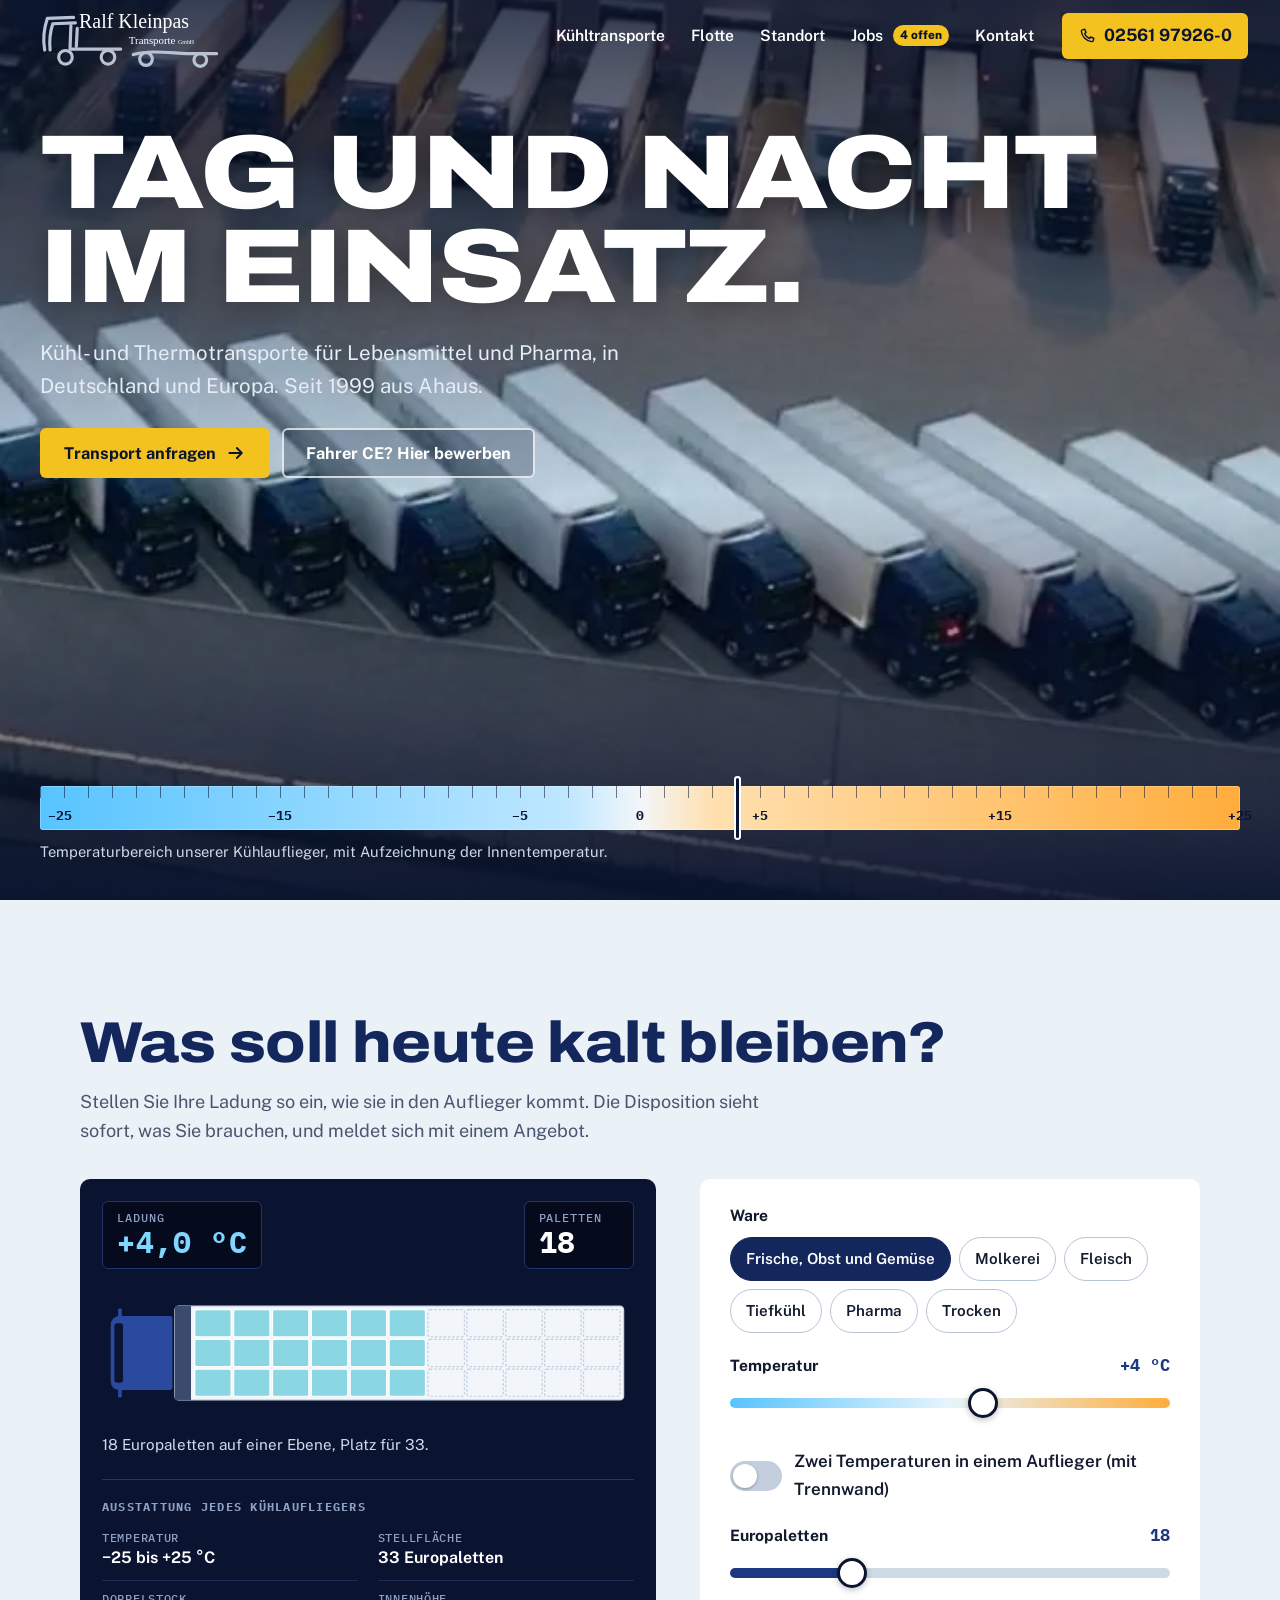
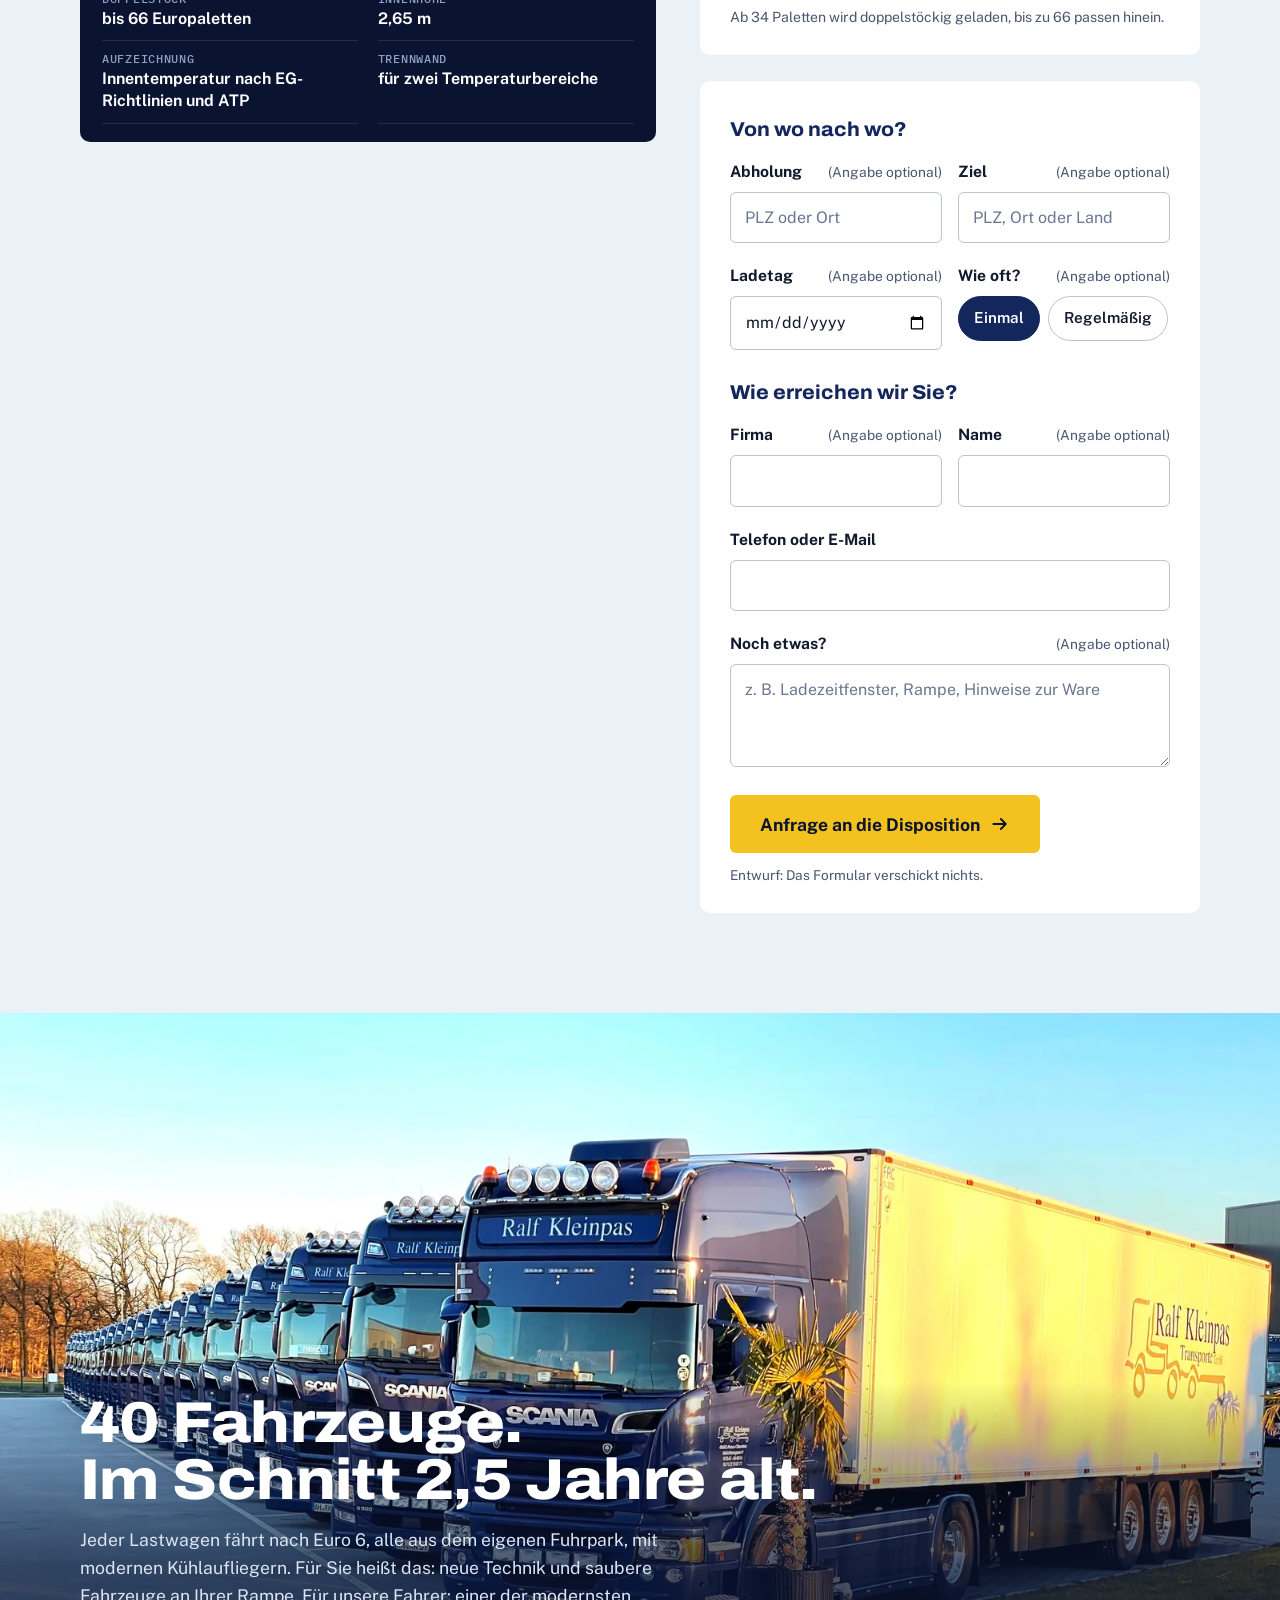
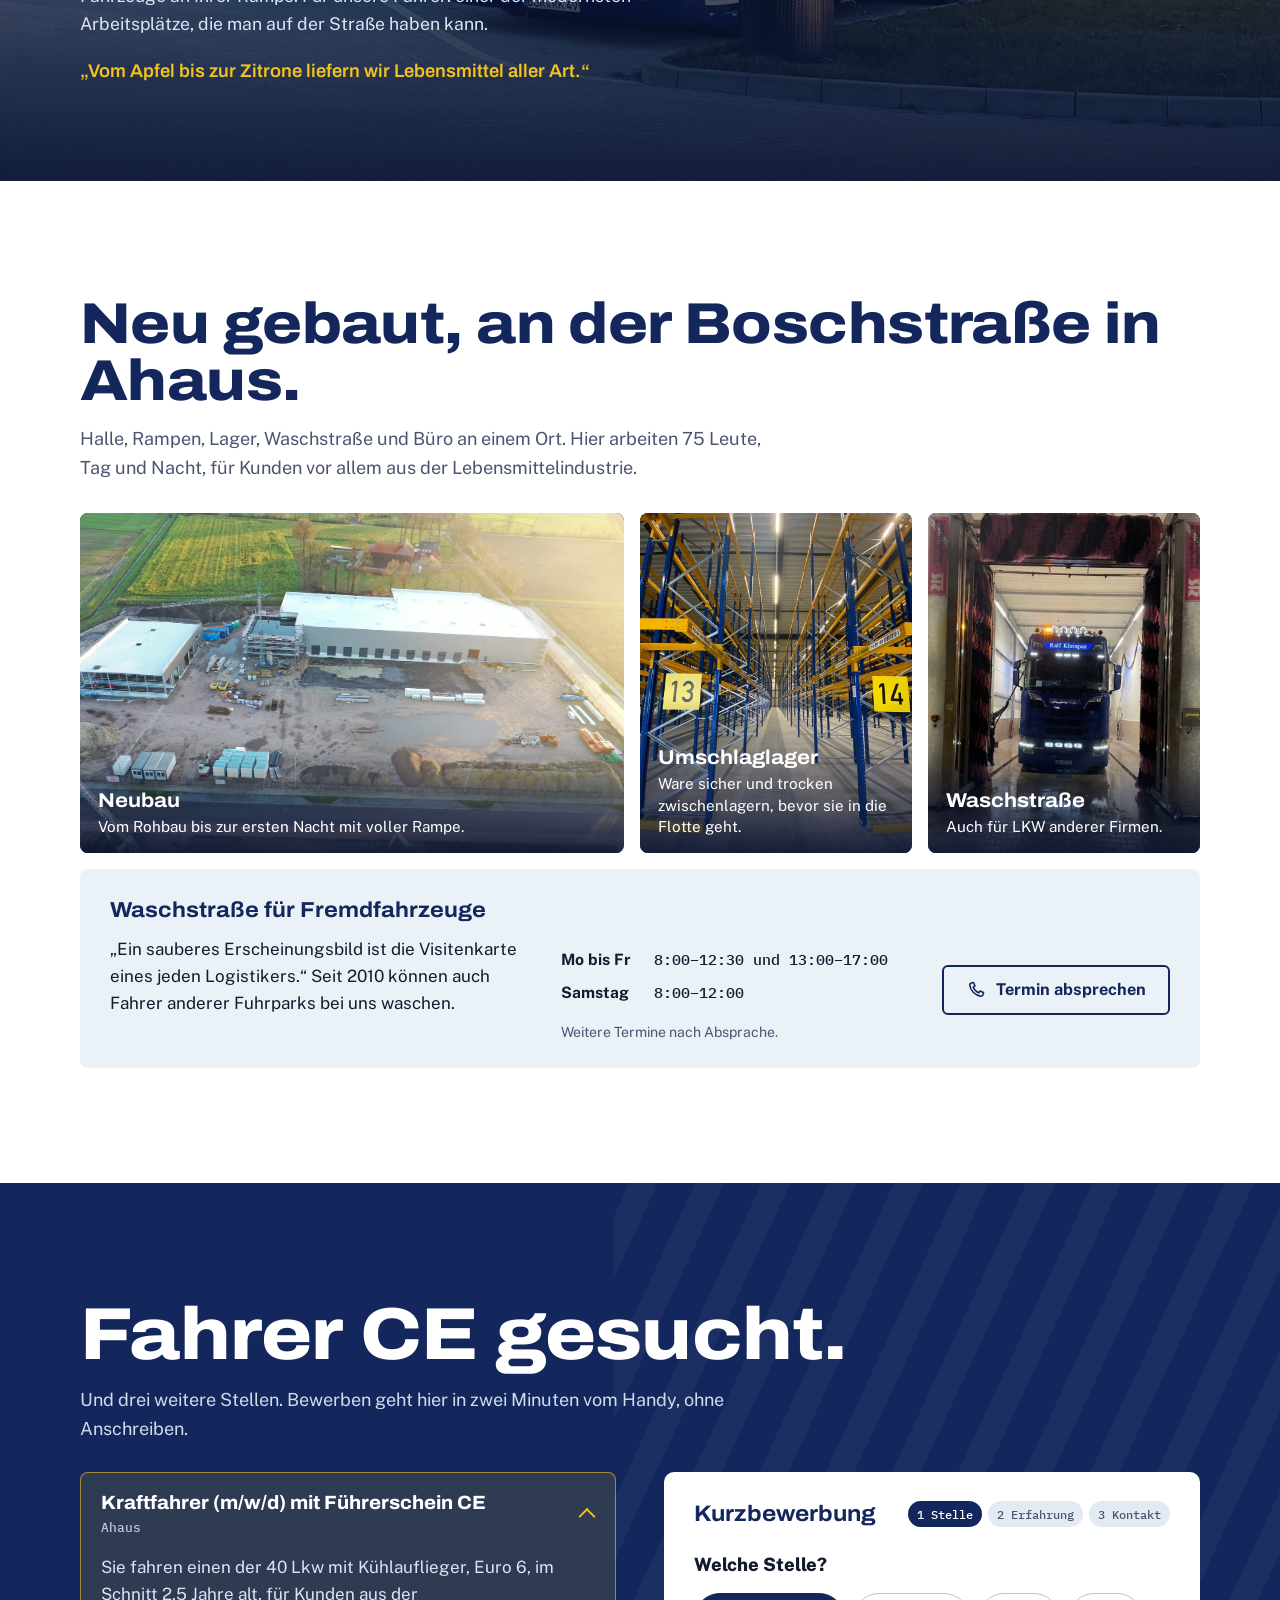
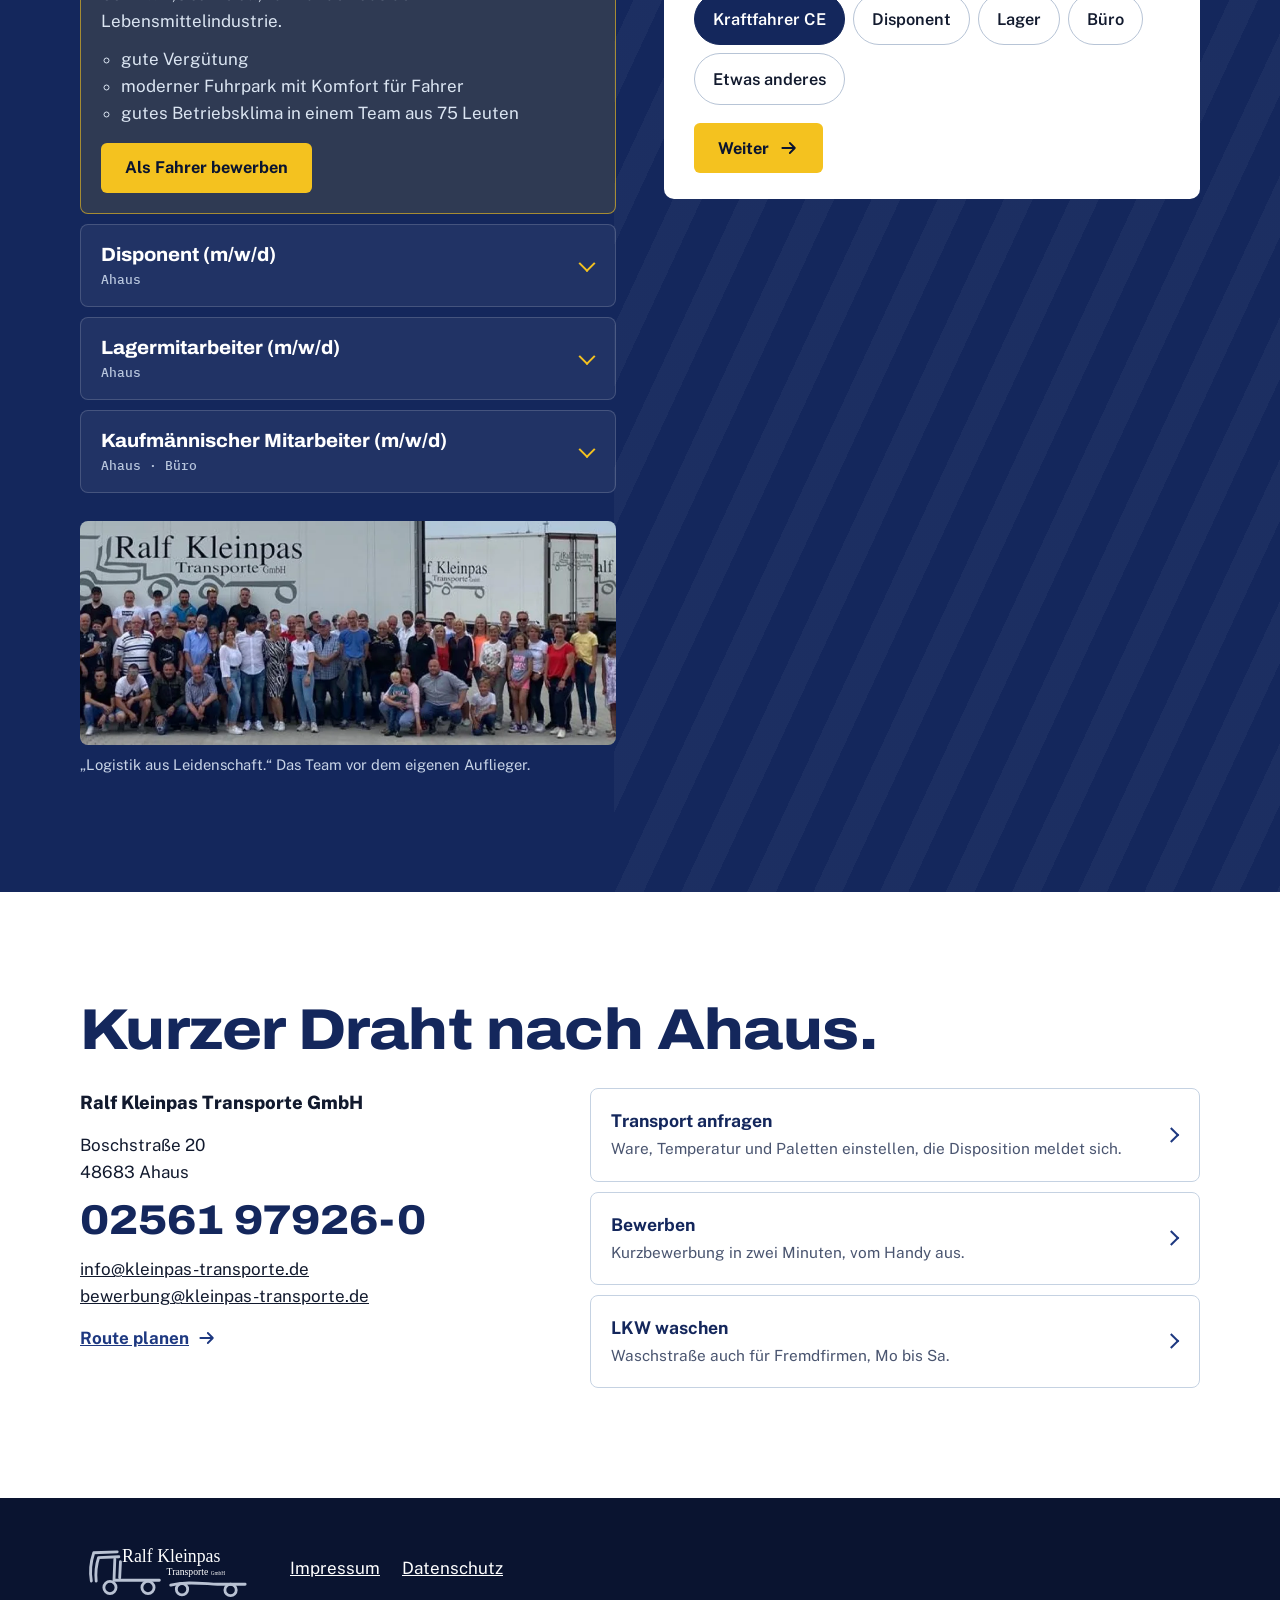
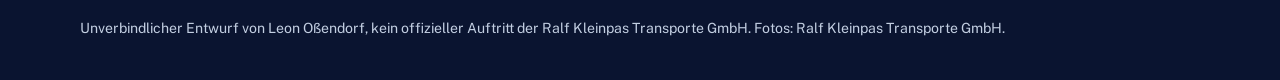
==== index.html @ 0c2d7edd "Entwurf Kleinpas Transporte: Startseite mit Auflieger-Planer und Kurzbewerbung" ====
<!doctype html>
<html lang="de-DE">
<head>
<meta charset="utf-8">
<meta name="viewport" content="width=device-width, initial-scale=1">
<meta name="robots" content="noindex,nofollow">
<title>Ralf Kleinpas Transporte GmbH, Ahaus · Kühl- und Thermotransporte (Entwurf)</title>
<meta name="description" content="Kühl- und Thermotransporte für Lebensmittel und Pharma, national und international. Seit 1999 aus Ahaus. Unverbindlicher Entwurf.">
<link rel="icon" href="img/favicon.svg" type="image/svg+xml">
<link rel="preload" href="fonts/archivo-var.woff2" as="font" type="font/woff2" crossorigin>
<link rel="preload" href="img/standort-abend.webp" as="image" media="(min-width: 760px)">
<link rel="stylesheet" href="css/site.css?v=2">
</head>
<body>
<a class="springen" href="#inhalt">Zum Inhalt springen</a>

<svg width="0" height="0" style="position:absolute" aria-hidden="true">
  <symbol id="marke" viewBox="0 0 420 150">
    <g fill="none" stroke="currentColor" stroke-width="7" stroke-linecap="round" stroke-linejoin="round" class="marke-zug">
      <path d="M28 106 C24 84 26 60 34 36 L92 34"/>
      <path d="M40 106 C38 86 40 66 46 48 L96 46"/>
      <path d="M86 52 L84 104 L196 104"/>
      <path d="M100 58 L98 98"/>
      <path d="M224 116 C260 106 300 112 340 114 L408 114"/>
      <circle cx="74" cy="122" r="15"/><circle cx="168" cy="122" r="15"/><circle cx="252" cy="126" r="14"/><circle cx="372" cy="128" r="14"/>
    </g>
    <text x="104" y="58" class="marke-name">Ralf Kleinpas</text>
    <text x="214" y="92" class="marke-zusatz">Transporte <tspan class="marke-gmbh">GmbH</tspan></text>
  </symbol>
  <symbol id="pfeil" viewBox="0 0 24 24"><path d="M4 12h15m-6-6 6 6-6 6" fill="none" stroke="currentColor" stroke-width="2.2" stroke-linecap="round" stroke-linejoin="round"/></symbol>
  <symbol id="tel" viewBox="0 0 24 24"><path d="M6.6 3.5 9 3l1.7 4.3-2 1.4a12 12 0 0 0 6.6 6.6l1.4-2L21 15l-.5 2.4A2.4 2.4 0 0 1 18 19.5 15.5 15.5 0 0 1 4.5 6 2.4 2.4 0 0 1 6.6 3.5Z" fill="none" stroke="currentColor" stroke-width="1.9" stroke-linejoin="round"/></symbol>
</svg>

<header class="kopf" id="kopf">
  <div class="kopf__innen">
    <a class="kopf__marke" href="./" aria-label="Ralf Kleinpas Transporte GmbH, zur Startseite">
      <svg class="marke" role="img" aria-hidden="true"><use href="#marke"/></svg>
    </a>
    <nav class="kopf__nav" aria-label="Hauptmenü">
      <a href="#kuehlkette">Kühltransporte</a>
      <a href="#flotte">Flotte</a>
      <a href="#standort">Standort</a>
      <a href="#jobs" class="kopf__jobs">Jobs <span class="zahl">4 offen</span></a>
      <a href="#kontakt">Kontakt</a>
    </nav>
    <a class="kopf__tel" href="tel:+492561979260"><svg aria-hidden="true"><use href="#tel"/></svg><span>02561 97926-0</span></a>
    <button class="kopf__menue" type="button" aria-expanded="false" aria-controls="handymenue">Menü</button>
  </div>
  <nav class="handymenue" id="handymenue" aria-label="Menü" hidden>
    <a href="#kuehlkette">Kühltransporte</a>
    <a href="#flotte">Flotte</a>
    <a href="#standort">Standort Ahaus</a>
    <a href="#jobs">Jobs <span class="zahl">4 offen</span></a>
    <a href="#kontakt">Kontakt</a>
    <a href="tel:+492561979260" class="handymenue__tel">02561 97926-0 anrufen</a>
  </nav>
</header>

<main id="inhalt">

<section class="held" aria-labelledby="held-titel">
  <picture class="held__bild">
    <source media="(max-width: 759px)" srcset="img/standort-abend-hoch.webp" type="image/webp">
    <source srcset="img/standort-abend.webp" type="image/webp">
    <img src="img/standort-abend.jpg" width="1632" height="1088" alt="Der Betriebshof an der Boschstraße in Ahaus in der Abenddämmerung: Halle mit beleuchteten Laderampen, davor über vierzig Sattelzüge mit weißen Kühlaufliegern in Reihe.">
  </picture>
  <div class="held__text">
    <h1 id="held-titel" class="held__titel">Tag und Nacht<br>im Einsatz.</h1>
    <p class="held__satz">Kühl- und Thermotransporte für Lebensmittel und Pharma, in Deutschland und Europa. Seit 1999 aus Ahaus.</p>
    <div class="held__wege">
      <a class="knopf knopf--gelb" href="#kuehlkette">Transport anfragen <svg aria-hidden="true"><use href="#pfeil"/></svg></a>
      <a class="knopf knopf--hell" href="#jobs">Fahrer CE? Hier bewerben</a>
    </div>
  </div>
  <div class="skala" aria-label="Temperaturbereich unserer Kühlauflieger: minus 25 bis plus 25 Grad Celsius">
    <div class="skala__band" aria-hidden="true">
      <span style="--p:0%">−25</span><span style="--p:20%">−15</span><span style="--p:40%">−5</span><span style="--p:50%">0</span><span style="--p:60%">+5</span><span style="--p:80%">+15</span><span style="--p:100%">+25</span>
      <i class="skala__marke"></i>
    </div>
    <p class="skala__text">Temperaturbereich unserer Kühlauflieger, mit Aufzeichnung der Innentemperatur.</p>
  </div>
</section>

<section class="kette" id="kuehlkette" aria-labelledby="kette-titel">
  <div class="innen kette__kopf">
    <h2 id="kette-titel" class="titel">Was soll heute kalt bleiben?</h2>
    <p class="vorspann">Stellen Sie Ihre Ladung so ein, wie sie in den Auflieger kommt. Die Disposition sieht sofort, was Sie brauchen, und meldet sich mit einem Angebot.</p>
  </div>

  <form class="planer innen" id="planer" novalidate>
    <div class="planer__buehne">
      <div class="anzeige" aria-hidden="true">
        <div class="anzeige__feld"><span class="anzeige__name" id="zone1-name">Ladung</span><output class="anzeige__wert" id="anz1">+4,0 °C</output></div>
        <div class="anzeige__feld anzeige__feld--zwei" id="anz2-feld" hidden><span class="anzeige__name">Zone hinten</span><output class="anzeige__wert" id="anz2">−18,0 °C</output></div>
        <div class="anzeige__feld anzeige__feld--klein"><span class="anzeige__name">Paletten</span><output class="anzeige__wert" id="anzp">18</output></div>
      </div>
      <svg class="auflieger" id="auflieger" viewBox="0 0 860 220" role="img" aria-labelledby="auflieger-text">
        <title id="auflieger-text">Draufsicht auf einen Kühlauflieger mit 33 Palettenplätzen</title>
        <g class="auflieger__zug"><rect x="44" y="50" width="70" height="120" rx="4"/><path d="M14 66 Q14 50 30 50 H60 V170 H30 Q14 170 14 154 Z"/><rect x="20" y="62" width="14" height="96" rx="4" class="auflieger__scheibe"/><rect x="26" y="38" width="6" height="14" rx="2"/><rect x="26" y="168" width="6" height="14" rx="2"/></g>
        <rect x="118" y="34" width="726" height="152" rx="6" class="auflieger__kasten"/>
        <rect x="118" y="34" width="26" height="152" class="auflieger__aggregat"/>
        <g id="paletten"></g>
        <line id="trennwand" x1="0" y1="30" x2="0" y2="190" class="auflieger__wand" hidden/>
      </svg>
      <p class="planer__hinweis" id="planer-hinweis">18 Europaletten auf einer Ebene, Platz für 33.</p>
  <div class="typenschild" aria-labelledby="schild-titel">
        <h3 id="schild-titel" class="typenschild__titel">Ausstattung jedes Kühlaufliegers</h3>
        <dl class="typenschild__liste">
          <div><dt>Temperatur</dt><dd>−25 bis +25 °C</dd></div>
          <div><dt>Stellfläche</dt><dd>33 Europaletten</dd></div>
          <div><dt>Doppelstock</dt><dd>bis 66 Europaletten</dd></div>
          <div><dt>Innenhöhe</dt><dd>2,65 m</dd></div>
          <div><dt>Aufzeichnung</dt><dd>Innentemperatur nach EG-Richtlinien und ATP</dd></div>
          <div><dt>Trennwand</dt><dd>für zwei Temperaturbereiche</dd></div>
        </dl>
      </div>
    </div>

    <div class="planer__regler">
      <fieldset class="feld">
        <legend>Ware</legend>
        <div class="chips" data-gruppe="ware">
          <label><input type="radio" name="ware" value="Frische, Obst und Gemüse" data-temp="4" checked><span>Frische, Obst und Gemüse</span></label>
          <label><input type="radio" name="ware" value="Molkereiprodukte" data-temp="6"><span>Molkerei</span></label>
          <label><input type="radio" name="ware" value="Fleisch und Wurst" data-temp="2"><span>Fleisch</span></label>
          <label><input type="radio" name="ware" value="Tiefkühlware" data-temp="-20"><span>Tiefkühl</span></label>
          <label><input type="radio" name="ware" value="Pharma" data-temp="20"><span>Pharma</span></label>
          <label><input type="radio" name="ware" value="Trockenware" data-temp="18"><span>Trocken</span></label>
        </div>
      </fieldset>

      <div class="feld">
        <label for="temp1" class="feld__name">Temperatur <output for="temp1" id="temp1-wert">+4 °C</output></label>
        <input type="range" id="temp1" name="temperatur" min="-25" max="25" step="1" value="4" class="regler regler--temp">
      </div>

      <label class="schalter">
        <input type="checkbox" id="trennwand-an" name="trennwand">
        <span class="schalter__knopf" aria-hidden="true"></span>
        <span>Zwei Temperaturen in einem Auflieger (mit Trennwand)</span>
      </label>
      <div class="feld" id="temp2-feld" hidden>
        <label for="temp2" class="feld__name">Zone hinten <output for="temp2" id="temp2-wert">−18 °C</output></label>
        <input type="range" id="temp2" name="temperatur_hinten" min="-25" max="25" step="1" value="-18" class="regler regler--temp">
      </div>

      <div class="feld">
        <label for="paletten-zahl" class="feld__name">Europaletten <output for="paletten-zahl" id="paletten-wert">18</output></label>
        <input type="range" id="paletten-zahl" name="paletten" min="1" max="66" step="1" value="18" class="regler">
        <p class="feld__klein">Ab 34 Paletten wird doppelstöckig geladen, bis zu 66 passen hinein.</p>
      </div>
    </div>

    <div class="planer__fahrt">
      <h3 class="untertitel">Von wo nach wo?</h3>
      <div class="raster2">
        <div class="feld"><label for="von" class="feld__name">Abholung <span class="opt">(Angabe optional)</span></label><input id="von" name="von" type="text" autocomplete="off" placeholder="PLZ oder Ort"></div>
        <div class="feld"><label for="nach" class="feld__name">Ziel <span class="opt">(Angabe optional)</span></label><input id="nach" name="nach" type="text" autocomplete="off" placeholder="PLZ, Ort oder Land"></div>
        <div class="feld"><label for="ladetag" class="feld__name">Ladetag <span class="opt">(Angabe optional)</span></label><input id="ladetag" name="ladetag" type="date"></div>
        <fieldset class="feld">
          <legend class="feld__name">Wie oft? <span class="opt">(Angabe optional)</span></legend>
          <div class="chips chips--klein">
            <label><input type="radio" name="haeufigkeit" value="einmalig" checked><span>Einmal</span></label>
            <label><input type="radio" name="haeufigkeit" value="regelmäßig"><span>Regelmäßig</span></label>
          </div>
        </fieldset>
      </div>
      <h3 class="untertitel">Wie erreichen wir Sie?</h3>
      <div class="raster2">
        <div class="feld"><label for="firma" class="feld__name">Firma <span class="opt">(Angabe optional)</span></label><input id="firma" name="firma" type="text" autocomplete="organization"></div>
        <div class="feld"><label for="a-name" class="feld__name">Name <span class="opt">(Angabe optional)</span></label><input id="a-name" name="name" type="text" autocomplete="name"></div>
        <div class="feld feld--breit"><label for="a-kontakt" class="feld__name">Telefon oder E-Mail</label><input id="a-kontakt" name="kontakt" type="text" autocomplete="email" required aria-describedby="a-kontakt-fehler"><p class="fehler" id="a-kontakt-fehler" hidden>Bitte eine Telefonnummer oder E-Mail-Adresse angeben, damit die Disposition antworten kann.</p></div>
        <div class="feld feld--breit"><label for="a-text" class="feld__name">Noch etwas? <span class="opt">(Angabe optional)</span></label><textarea id="a-text" name="nachricht" rows="3" placeholder="z. B. Ladezeitfenster, Rampe, Hinweise zur Ware"></textarea></div>
      </div>
      <button class="knopf knopf--gelb knopf--gross" type="submit">Anfrage an die Disposition <svg aria-hidden="true"><use href="#pfeil"/></svg></button>
      <p class="demo-hinweis">Entwurf: Das Formular verschickt nichts.</p>
    </div>

    <div class="bestaetigung" id="planer-ok" tabindex="-1" hidden>
      <p class="bestaetigung__kopf">Anfrage ist bei der Disposition.</p>
      <p id="planer-zusammenfassung"></p>
      <p class="bestaetigung__klein">So würde es auf der fertigen Seite laufen: Die Anfrage landet mit allen Angaben als E-Mail bei der Disposition in Ahaus, und Sie bekommen eine kurze Eingangsbestätigung. Im Entwurf wird nichts verschickt.</p>
      <button type="button" class="knopf knopf--rahmen" id="planer-neu">Weitere Anfrage</button>
    </div>
  </form>

</section>

<section class="flotte" id="flotte" aria-labelledby="flotte-titel">
  <picture class="flotte__bild">
    <source srcset="img/flotte.webp" type="image/webp">
    <img src="img/flotte.jpg" width="1600" height="961" loading="lazy" alt="Lange Reihe dunkelblauer Scania-Sattelzüge mit der Aufschrift Ralf Kleinpas auf dem Betriebshof.">
  </picture>
  <div class="flotte__text innen">
    <h2 id="flotte-titel" class="titel titel--hell">40 Fahrzeuge.<br>Im Schnitt 2,5 Jahre alt.</h2>
    <p>Jeder Lastwagen fährt nach Euro 6, alle aus dem eigenen Fuhrpark, mit modernen Kühlaufliegern. Für Sie heißt das: neue Technik und saubere Fahrzeuge an Ihrer Rampe. Für unsere Fahrer: einer der modernsten Arbeitsplätze, die man auf der Straße haben kann.</p>
    <p class="flotte__zitat">„Vom Apfel bis zur Zitrone liefern wir Lebensmittel aller Art.“</p>
  </div>
</section>

<section class="standort innen" id="standort" aria-labelledby="standort-titel">
  <div class="standort__kopf">
    <h2 id="standort-titel" class="titel">Neu gebaut, an der Boschstraße in Ahaus.</h2>
    <p class="vorspann">Halle, Rampen, Lager, Waschstraße und Büro an einem Ort. Hier arbeiten 75 Leute, Tag und Nacht, für Kunden vor allem aus der Lebensmittelindustrie.</p>
  </div>
  <div class="standort__raster">
    <figure class="kachel kachel--gross">
      <picture><source srcset="img/neubau-bau.webp" type="image/webp"><img src="img/neubau-bau.jpg" width="1400" height="933" loading="lazy" alt="Luftaufnahme der Baustelle: die neue Halle im Rohbau, daneben das Bürogebäude, rundherum Felder."></picture>
      <figcaption><strong>Neubau</strong> Vom Rohbau bis zur ersten Nacht mit voller Rampe.</figcaption>
    </figure>
    <figure class="kachel">
      <picture><source srcset="img/lager-regal.webp" type="image/webp"><img src="img/lager-regal.jpg" width="900" height="1200" loading="lazy" alt="Lange Gasse zwischen neuen blau-gelben Palettenregalen in der Halle."></picture>
      <figcaption><strong>Umschlaglager</strong> Ware sicher und trocken zwischenlagern, bevor sie in die Flotte geht.</figcaption>
    </figure>
    <figure class="kachel">
      <picture><source srcset="img/waschstrasse.webp" type="image/webp"><img src="img/waschstrasse.jpg" width="834" height="942" loading="lazy" alt="Ein dunkelblauer Scania mit Kleinpas-Schriftzug fährt in die LKW-Waschstraße."></picture>
      <figcaption><strong>Waschstraße</strong> Auch für LKW anderer Firmen.</figcaption>
    </figure>
  </div>

  <aside class="wasch" aria-labelledby="wasch-titel">
    <h3 id="wasch-titel">Waschstraße für Fremdfahrzeuge</h3>
    <p>„Ein sauberes Erscheinungsbild ist die Visitenkarte eines jeden Logistikers.“ Seit 2010 können auch Fahrer anderer Fuhrparks bei uns waschen.</p>
    <table class="zeiten">
      <caption class="nur-vorlesen">Öffnungszeiten der Waschstraße</caption>
      <tr><th scope="row">Mo bis Fr</th><td>8:00–12:30 und 13:00–17:00</td></tr>
      <tr><th scope="row">Samstag</th><td>8:00–12:00</td></tr>
    </table>
    <p class="feld__klein">Weitere Termine nach Absprache.</p>
    <a class="knopf knopf--rahmen" href="tel:+492561979260"><svg aria-hidden="true"><use href="#tel"/></svg> Termin absprechen</a>
  </aside>
</section>

<section class="jobs" id="jobs" aria-labelledby="jobs-titel">
  <div class="innen jobs__innen">
    <div class="jobs__kopf">
      <h2 id="jobs-titel" class="titel titel--hell">Fahrer CE gesucht.</h2>
      <p class="vorspann vorspann--hell">Und drei weitere Stellen. Bewerben geht hier in zwei Minuten vom Handy, ohne Anschreiben.</p>
    </div>

    <ul class="stellen" role="list">
      <li class="stelle stelle--top">
        <details open>
          <summary><span class="stelle__name">Kraftfahrer (m/w/d) mit Führerschein CE</span><span class="stelle__art">Ahaus</span></summary>
          <div class="stelle__mehr">
            <p>Sie fahren einen der 40 Lkw mit Kühlauflieger, Euro 6, im Schnitt 2,5 Jahre alt, für Kunden aus der Lebensmittelindustrie.</p>
            <ul><li>gute Vergütung</li><li>moderner Fuhrpark mit Komfort für Fahrer</li><li>gutes Betriebsklima in einem Team aus 75 Leuten</li></ul>
            <button type="button" class="knopf knopf--gelb" data-stelle="Kraftfahrer CE">Als Fahrer bewerben</button>
          </div>
        </details>
      </li>
      <li class="stelle">
        <details>
          <summary><span class="stelle__name">Disponent (m/w/d)</span><span class="stelle__art">Ahaus</span></summary>
          <div class="stelle__mehr"><p>Sie planen Touren für Kühl- und Thermotransporte, national und international, und sind der direkte Draht zu Fahrern und Kunden.</p><button type="button" class="knopf knopf--gelb" data-stelle="Disponent">Als Disponent bewerben</button></div>
        </details>
      </li>
      <li class="stelle">
        <details>
          <summary><span class="stelle__name">Lagermitarbeiter (m/w/d)</span><span class="stelle__art">Ahaus</span></summary>
          <div class="stelle__mehr"><p>Umschlag und Zwischenlagerung in der Halle an der Boschstraße, Be- und Entladen an den Rampen.</p><button type="button" class="knopf knopf--gelb" data-stelle="Lager">Fürs Lager bewerben</button></div>
        </details>
      </li>
      <li class="stelle">
        <details>
          <summary><span class="stelle__name">Kaufmännischer Mitarbeiter (m/w/d)</span><span class="stelle__art">Ahaus · Büro</span></summary>
          <div class="stelle__mehr"><p>Im Büro am neuen Standort an der Boschstraße.</p><button type="button" class="knopf knopf--gelb" data-stelle="Büro">Fürs Büro bewerben</button></div>
        </details>
      </li>
    </ul>

    <form class="bewerbung" id="bewerbung" novalidate aria-labelledby="bew-titel">
      <div class="bewerbung__kopf">
        <h3 id="bew-titel">Kurzbewerbung</h3>
        <ol class="schritte" aria-label="Fortschritt">
          <li class="ist" data-s="1">Stelle</li><li data-s="2">Erfahrung</li><li data-s="3">Kontakt</li>
        </ol>
      </div>

      <fieldset class="schritt" data-schritt="1">
        <legend class="schritt__frage">Welche Stelle?</legend>
        <div class="chips chips--gross">
          <label><input type="radio" name="stelle" value="Kraftfahrer CE" checked><span>Kraftfahrer CE</span></label>
          <label><input type="radio" name="stelle" value="Disponent"><span>Disponent</span></label>
          <label><input type="radio" name="stelle" value="Lager"><span>Lager</span></label>
          <label><input type="radio" name="stelle" value="Büro"><span>Büro</span></label>
          <label><input type="radio" name="stelle" value="Initiativ"><span>Etwas anderes</span></label>
        </div>
        <button type="button" class="knopf knopf--gelb weiter">Weiter <svg aria-hidden="true"><use href="#pfeil"/></svg></button>
      </fieldset>

      <fieldset class="schritt" data-schritt="2" hidden>
        <legend class="schritt__frage">Kurz zu Ihnen</legend>
        <div class="feld nur-fahrer">
          <span class="feld__name" id="fs-name">Führerschein CE</span>
          <div class="chips" role="radiogroup" aria-labelledby="fs-name">
            <label><input type="radio" name="fuehrerschein" value="ja, mit Fahrerkarte und Modulen" checked><span>Ja, alles da</span></label>
            <label><input type="radio" name="fuehrerschein" value="ja, Module fehlen"><span>Ja, Module fehlen</span></label>
            <label><input type="radio" name="fuehrerschein" value="noch nicht"><span>Noch nicht</span></label>
          </div>
        </div>
        <div class="feld">
          <span class="feld__name" id="erf-name">Erfahrung im Beruf</span>
          <div class="chips" role="radiogroup" aria-labelledby="erf-name">
            <label><input type="radio" name="erfahrung" value="Einsteiger"><span>Einsteiger</span></label>
            <label><input type="radio" name="erfahrung" value="1 bis 5 Jahre" checked><span>1 bis 5 Jahre</span></label>
            <label><input type="radio" name="erfahrung" value="über 5 Jahre"><span>Über 5 Jahre</span></label>
          </div>
        </div>
        <div class="feld">
          <span class="feld__name" id="ab-name">Starten ab</span>
          <div class="chips" role="radiogroup" aria-labelledby="ab-name">
            <label><input type="radio" name="start" value="sofort" checked><span>Sofort</span></label>
            <label><input type="radio" name="start" value="in 1 bis 3 Monaten"><span>In 1 bis 3 Monaten</span></label>
            <label><input type="radio" name="start" value="später"><span>Später</span></label>
          </div>
        </div>
        <div class="schritt__knoepfe"><button type="button" class="knopf knopf--leise zurueck">Zurück</button><button type="button" class="knopf knopf--gelb weiter">Weiter <svg aria-hidden="true"><use href="#pfeil"/></svg></button></div>
      </fieldset>

      <fieldset class="schritt" data-schritt="3" hidden>
        <legend class="schritt__frage">Wie erreichen wir Sie?</legend>
        <div class="feld"><label for="b-name" class="feld__name">Name <span class="opt">(Angabe optional)</span></label><input id="b-name" name="name" type="text" autocomplete="name"></div>
        <div class="feld"><label for="b-kontakt" class="feld__name">Handynummer oder E-Mail</label><input id="b-kontakt" name="kontakt" type="text" autocomplete="tel" inputmode="text" required aria-describedby="b-kontakt-fehler"><p class="fehler" id="b-kontakt-fehler" hidden>Bitte eine Nummer oder E-Mail-Adresse angeben, damit wir uns melden können.</p></div>
        <div class="feld"><label for="b-datei" class="feld__name">Lebenslauf oder Foto vom Führerschein <span class="opt">(Angabe optional)</span></label><input id="b-datei" name="datei" type="file" accept=".pdf,.jpg,.jpeg,.png,.heic"></div>
        <div class="schritt__knoepfe"><button type="button" class="knopf knopf--leise zurueck">Zurück</button><button type="submit" class="knopf knopf--gelb">Bewerbung abschicken</button></div>
        <p class="demo-hinweis demo-hinweis--hell">Entwurf: Das Formular verschickt nichts.</p>
      </fieldset>

      <div class="bestaetigung bestaetigung--dunkel" id="bew-ok" tabindex="-1" hidden>
        <p class="bestaetigung__kopf">Danke, Ihre Bewerbung ist da.</p>
        <p id="bew-zusammenfassung"></p>
        <p class="bestaetigung__klein">Auf der fertigen Seite käme die Bewerbung als E-Mail an bewerbung@kleinpas-transporte.de, und das Team meldet sich bei Ihnen. Im Entwurf wird nichts verschickt.</p>
      </div>
    </form>

    <figure class="team">
      <picture><source srcset="img/team.webp" type="image/webp"><img src="img/team.jpg" width="910" height="380" alt="Gruppenfoto der Belegschaft mit Familien vor einem weißen Kühlauflieger mit Kleinpas-Schriftzug."></picture>
      <figcaption>„Logistik aus Leidenschaft.“ Das Team vor dem eigenen Auflieger.</figcaption>
    </figure>
  </div>
</section>

<section class="kontakt innen" id="kontakt" aria-labelledby="kontakt-titel">
  <h2 id="kontakt-titel" class="titel">Kurzer Draht nach Ahaus.</h2>
  <div class="kontakt__raster">
    <div class="kontakt__karte">
      <p class="kontakt__name">Ralf Kleinpas Transporte GmbH</p>
      <p>Boschstraße 20<br>48683 Ahaus</p>
      <p><a class="kontakt__gross" href="tel:+492561979260">02561 97926-0</a></p>
      <p><a href="mailto:info@kleinpas-transporte.de">info@kleinpas-transporte.de</a><br><a href="mailto:bewerbung@kleinpas-transporte.de">bewerbung@kleinpas-transporte.de</a></p>
      <p><a class="pfeil-link" href="https://www.google.com/maps/search/?api=1&amp;query=Boschstra%C3%9Fe+20+48683+Ahaus" rel="noopener">Route planen <svg aria-hidden="true"><use href="#pfeil"/></svg></a></p>
    </div>
    <div class="kontakt__wege">
      <a class="weg" href="#kuehlkette"><strong>Transport anfragen</strong><span>Ware, Temperatur und Paletten einstellen, die Disposition meldet sich.</span></a>
      <a class="weg" href="#jobs"><strong>Bewerben</strong><span>Kurzbewerbung in zwei Minuten, vom Handy aus.</span></a>
      <a class="weg" href="#standort"><strong>LKW waschen</strong><span>Waschstraße auch für Fremdfirmen, Mo bis Sa.</span></a>
    </div>
  </div>
</section>

</main>

<footer class="fuss">
  <div class="innen fuss__innen">
    <svg class="marke marke--fuss" role="img" aria-label="Ralf Kleinpas Transporte GmbH"><use href="#marke"/></svg>
    <nav aria-label="Rechtliches"><a href="impressum.html">Impressum</a><a href="datenschutz.html">Datenschutz</a></nav>
    <p class="fuss__entwurf">Unverbindlicher Entwurf von Leon Oßendorf, kein offizieller Auftritt der Ralf Kleinpas Transporte GmbH. Fotos: Ralf Kleinpas Transporte GmbH.</p>
  </div>
</footer>

<nav class="leiste" aria-label="Schnellzugriff">
  <a href="tel:+492561979260"><svg aria-hidden="true"><use href="#tel"/></svg>Anrufen</a>
  <a href="#kuehlkette">Anfrage</a>
  <a href="#jobs" class="leiste__gelb">Bewerben</a>
</nav>

<script src="js/site.js?v=2" defer></script>
</body>
</html>
---- css/site.css ----
@font-face{font-family:"Archivo";src:url(../fonts/archivo-var.woff2) format("woff2");font-weight:100 900;font-stretch:62% 125%;font-display:swap}
@font-face{font-family:"Public Sans";src:url(../fonts/public-sans-var.woff2) format("woff2");font-weight:100 900;font-display:swap}
@font-face{font-family:"Plex Mono";src:url(../fonts/ibm-plex-mono-latin-500-normal.woff2) format("woff2");font-weight:500;font-display:swap}
@font-face{font-family:"Plex Mono";src:url(../fonts/ibm-plex-mono-latin-700-normal.woff2) format("woff2");font-weight:700;font-display:swap}

:root{
  --nacht:#0a1430;
  --blau:#14275c;
  --blau2:#1d3880;
  --stahl:#5d6b86;
  --eis:#eaf2f8;
  --eis2:#d6e5f0;
  --weiss:#fff;
  --text:#121a2e;
  --grau:#4a5570;
  --gelb:#f4c21f;
  --gelb-d:#d9a90b;
  --kalt:#57c4ff;
  --warm:#ffad3b;
  --r:6px;
  --breite:1200px;
  --kopfhoehe:72px;
}
*,*::before,*::after{box-sizing:border-box}
html{scroll-behavior:smooth;scroll-padding-top:calc(var(--kopfhoehe) + 12px);-webkit-text-size-adjust:100%}
@media (prefers-reduced-motion:reduce){html{scroll-behavior:auto}*{animation:none!important;transition:none!important}}
body{margin:0;font-family:"Public Sans",system-ui,sans-serif;font-size:1.0625rem;line-height:1.6;color:var(--text);background:var(--weiss)}
img{max-width:100%;height:auto;display:block}
a{color:inherit}
svg{fill:currentColor}
svg [hidden],[hidden]{display:none!important}
h1,h2,h3{margin:0}
.innen{max-width:var(--breite);margin-inline:auto;padding-inline:clamp(18px,4vw,40px)}
.nur-vorlesen{position:absolute;width:1px;height:1px;overflow:hidden;clip:rect(0 0 0 0);white-space:nowrap}
.springen{position:absolute;left:12px;top:-60px;z-index:100;background:var(--gelb);color:var(--nacht);padding:10px 16px;font-weight:700;border-radius:var(--r)}
.springen:focus{top:12px}
:focus-visible{outline:3px solid var(--gelb);outline-offset:3px}

/* Marke (nachgezeichnet) */
.marke{width:190px;height:68px;color:#b9c2d3;display:block}
.marke-name{font:400 44px/1 "Times New Roman",Times,"Liberation Serif",serif;fill:var(--weiss)}
.marke-zusatz{font:400 24px/1 "Times New Roman",Times,"Liberation Serif",serif;fill:var(--weiss)}
.marke-gmbh{font-size:13px}

/* Kopf */
.kopf{position:fixed;inset:0 0 auto 0;z-index:50;transition:background .35s ease,box-shadow .35s ease}
.kopf.ist-unten{background:rgba(10,20,48,.96);box-shadow:0 1px 0 rgba(255,255,255,.08)}
.kopf__innen{max-width:1320px;margin:auto;height:var(--kopfhoehe);display:flex;align-items:center;gap:28px;padding-inline:clamp(14px,3vw,32px)}
.kopf__marke{flex:none}
.kopf__nav{display:flex;gap:26px;margin-left:auto}
.kopf__nav a,.handymenue a{color:var(--weiss);text-decoration:none;font-weight:600;font-size:.98rem}
.kopf__nav a{position:relative;padding:6px 0}
.kopf__nav a::after{content:"";position:absolute;left:0;right:0;bottom:0;height:2px;background:var(--gelb);transform:scaleX(0);transform-origin:left;transition:transform .25s ease}
.kopf__nav a:hover::after{transform:scaleX(1)}
.zahl{display:inline-block;margin-left:6px;padding:1px 7px;border-radius:20px;background:var(--gelb);color:var(--nacht);font-size:.74rem;font-weight:800;vertical-align:2px}
.kopf__tel{display:flex;align-items:center;gap:8px;color:var(--nacht);background:var(--gelb);text-decoration:none;font-weight:700;padding:9px 16px;border-radius:var(--r);white-space:nowrap}
.kopf__tel svg{width:18px;height:18px;fill:none}
.kopf__menue{display:none;margin-left:auto;background:none;border:1.5px solid rgba(255,255,255,.6);color:var(--weiss);font:600 1rem "Public Sans",sans-serif;padding:8px 14px;border-radius:var(--r)}
.handymenue{background:var(--nacht);padding:8px 20px 22px;display:grid}
.handymenue a{padding:14px 0;border-bottom:1px solid rgba(255,255,255,.12);font-size:1.15rem}
.handymenue__tel{color:var(--gelb)!important}

/* Held */
.held{position:relative;min-height:100svh;min-height:100vh;display:grid;grid-template-rows:1fr auto;color:var(--weiss);background:var(--nacht);overflow:hidden}
@supports (min-height:100svh){.held{min-height:100svh}}
.held__bild{position:absolute;inset:0}
.held__bild img{width:100%;height:100%;object-fit:cover;object-position:50% 70%}
.held::before{content:"";position:absolute;inset:0;z-index:1;background:linear-gradient(180deg,rgba(10,20,48,.82) 0%,rgba(10,20,48,.35) 34%,rgba(10,20,48,.05) 55%,rgba(10,20,48,.55) 82%,rgba(10,20,48,.92) 100%)}
.held__text{position:relative;z-index:2;align-self:start;max-width:1320px;width:100%;margin:0 auto;padding:calc(var(--kopfhoehe) + clamp(28px,6vh,72px)) clamp(18px,4vw,40px) 0}
.held__ort{margin:0 0 10px;font-family:"Plex Mono",monospace;font-weight:500;font-size:.9rem;letter-spacing:.06em;color:var(--eis2)}
.held__titel{font-family:"Archivo",sans-serif;font-weight:850;font-stretch:118%;font-size:clamp(2.7rem,8.2vw,7.4rem);line-height:.9;letter-spacing:-.015em;text-transform:uppercase;text-shadow:0 2px 30px rgba(0,0,0,.35)}
.held__satz{max-width:30em;margin:22px 0 26px;font-size:clamp(1.05rem,1.6vw,1.3rem);color:#e6edf6}
.held__wege{display:flex;flex-wrap:wrap;gap:12px}
.held__titel,.held__satz,.held__wege,.held__ort{animation:hoch .8s cubic-bezier(.2,.7,.2,1) both}
.held__satz{animation-delay:.12s}.held__wege{animation-delay:.22s}
@keyframes hoch{from{opacity:0;transform:translateY(16px)}to{opacity:1;transform:none}}

/* Skala */
.skala{position:relative;z-index:2;max-width:1320px;width:100%;margin:0 auto;padding:0 clamp(18px,4vw,40px) clamp(22px,4vh,40px)}
.skala__band{position:relative;height:44px;border-radius:3px;background:linear-gradient(90deg,var(--kalt) 0%,#bfe7ff 44%,#f3f6f9 50%,#ffe0b0 56%,var(--warm) 100%);box-shadow:inset 0 0 0 1px rgba(255,255,255,.25)}
.skala__band span{position:absolute;left:var(--p);bottom:6px;transform:translateX(-50%);font:700 .8rem "Plex Mono",monospace;color:var(--nacht);white-space:nowrap}
.skala__band span:first-child{transform:none;left:8px}
.skala__band span:last-child{transform:none;left:auto;right:8px}
.skala__band::before{content:"";position:absolute;inset:0 0 auto 0;height:12px;background:repeating-linear-gradient(90deg,rgba(10,20,48,.55) 0 1px,transparent 1px 2%);}
.skala__marke{position:absolute;top:-8px;bottom:-8px;width:3px;background:var(--nacht);left:58%;box-shadow:0 0 0 2px var(--weiss);border-radius:2px;animation:pendel 9s ease-in-out infinite alternate}
@keyframes pendel{0%{left:58%}50%{left:14%}100%{left:66%}}
.skala__text{margin:10px 0 0;font-size:.92rem;color:#cdd8e8}

/* Knöpfe */
.knopf{display:inline-flex;align-items:center;justify-content:center;gap:10px;min-height:50px;padding:12px 22px;border-radius:var(--r);font:700 1.02rem/1.2 "Public Sans",sans-serif;text-decoration:none;border:2px solid transparent;cursor:pointer;transition:transform .2s ease,background .2s ease,color .2s ease,border-color .2s ease}
.knopf svg{width:20px;height:20px;fill:none;transition:transform .2s ease}
.knopf:hover svg{transform:translateX(3px)}
.knopf--gelb{background:var(--gelb);color:var(--nacht)}
.knopf--gelb:hover{background:#ffd23d}
.knopf--hell{border-color:rgba(255,255,255,.75);color:var(--weiss);background:rgba(10,20,48,.25)}
.knopf--hell:hover{background:var(--weiss);color:var(--nacht)}
.knopf--rahmen{border-color:var(--blau);color:var(--blau);background:transparent}
.knopf--rahmen:hover{background:var(--blau);color:var(--weiss)}
.knopf--leise{background:transparent;color:inherit;border-color:currentColor;opacity:.85}
.knopf--gross{min-height:58px;font-size:1.1rem;padding-inline:28px}

/* Überschriften */
.titel{font-family:"Archivo",sans-serif;font-weight:800;font-stretch:112%;font-size:clamp(2rem,4.6vw,3.6rem);line-height:.98;letter-spacing:-.01em;color:var(--blau)}
.titel--hell{color:var(--weiss)}
.vorspann{max-width:38em;font-size:1.13rem;color:var(--grau);margin:16px 0 0}
.vorspann--hell{color:#cfdbeb}
.untertitel{font-family:"Archivo",sans-serif;font-stretch:105%;font-weight:750;font-size:1.25rem;color:var(--blau);margin:6px 0 14px}

/* Kühlkette / Planer */
.kette{background:var(--eis);padding:clamp(64px,9vw,120px) 0 clamp(56px,8vw,100px)}
.kette__kopf{margin-bottom:34px}
.planer{display:grid;grid-template-columns:1.15fr 1fr;gap:26px 44px;align-items:start}
.planer__buehne{grid-column:1;grid-row:1 / span 2;background:var(--nacht);border-radius:10px;padding:22px 22px 18px;color:var(--weiss);position:sticky;top:calc(var(--kopfhoehe) + 16px)}
.planer__regler{grid-column:2;grid-row:1;background:var(--weiss);border-radius:10px;padding:24px clamp(18px,3vw,30px) 6px}
.planer__fahrt{grid-column:2;grid-row:2;background:var(--weiss);border-radius:10px;padding:26px clamp(18px,3vw,30px) 26px}
.anzeige{display:flex;flex-wrap:wrap;gap:10px;margin-bottom:16px}
.anzeige__feld{background:#050b1d;border:1px solid #233466;border-radius:6px;padding:8px 14px 9px;min-width:150px}
.anzeige__feld--klein{min-width:110px;margin-left:auto}
.anzeige__name{display:block;font:500 .72rem "Plex Mono",monospace;letter-spacing:.08em;text-transform:uppercase;color:#8ea0c4}
.anzeige__wert{display:block;font:700 1.9rem/1.1 "Plex Mono",monospace;color:#7fd6ff;letter-spacing:.02em;transition:color .3s ease}
.anzeige__wert.warm{color:#ffc069}
.anzeige__feld--klein .anzeige__wert{color:var(--weiss)}
.auflieger{width:100%;height:auto;display:block}
.auflieger__zug rect,.auflieger__zug path{fill:#2a4aa0}
.auflieger__zug .auflieger__scheibe{fill:#0b1533}
.auflieger__kasten{fill:#f2f5f9;stroke:#c9d4e3;stroke-width:2}
.auflieger__aggregat{fill:#3b4b6d}
.palette{transition:fill .35s ease,opacity .35s ease;stroke:#fff;stroke-width:2}
.palette--leer{fill:transparent;stroke:#c3cfde;stroke-dasharray:4 3}
.palette-oben{fill:none;stroke:var(--nacht);stroke-width:2;stroke-dasharray:5 4;opacity:.55}
.auflieger__wand{stroke:var(--gelb);stroke-width:6}
.planer__hinweis{margin:12px 0 0;font-size:.95rem;color:#cfdbeb;min-height:1.6em}

.feld{margin:0 0 20px;border:0;padding:0;min-width:0}
fieldset.feld>legend,.feld__name{display:flex;justify-content:space-between;align-items:baseline;gap:10px;width:100%;font-weight:700;font-size:.98rem;margin-bottom:8px;padding:0;color:var(--text)}
.feld__name output{font:700 1.05rem "Plex Mono",monospace;color:var(--blau2)}
.opt{font-weight:400;color:var(--grau);font-size:.86rem}
.feld__klein{font-size:.88rem;color:var(--grau);margin:8px 0 0}
input[type=text],input[type=date],input[type=email],input[type=tel],textarea{width:100%;font:inherit;font-size:1rem;color:var(--text);background:var(--weiss);border:1.5px solid #b7c4d6;border-radius:var(--r);padding:12px 14px;min-height:50px}
input::placeholder,textarea::placeholder{color:#6b7790}
input:focus,textarea:focus{border-color:var(--blau2);outline:2px solid var(--gelb);outline-offset:1px}
input[type=file]{font:inherit;font-size:.95rem;max-width:100%}
.raster2{display:grid;grid-template-columns:1fr 1fr;gap:0 16px}
.feld--breit{grid-column:1 / -1}
.fehler{color:#b3261e;font-weight:600;font-size:.92rem;margin:6px 0 0}
.feld.hat-fehler input{border-color:#b3261e}
.demo-hinweis{font-size:.85rem;color:var(--grau);margin:12px 0 0}
.demo-hinweis--hell{color:#a9b8d2}

.chips{display:flex;flex-wrap:wrap;gap:8px}
.chips label{position:relative}
.chips input{position:absolute;opacity:0;inset:0;margin:0;cursor:pointer}
.chips span{display:inline-flex;align-items:center;min-height:44px;padding:9px 15px;border:1.5px solid #b7c4d6;border-radius:40px;background:var(--weiss);font-weight:600;font-size:.95rem;transition:background .2s ease,border-color .2s ease,color .2s ease;cursor:pointer;user-select:none}
.chips input:checked+span{background:var(--blau);border-color:var(--blau);color:var(--weiss)}
.chips input:focus-visible+span{outline:3px solid var(--gelb);outline-offset:2px}
.chips label:hover span{border-color:var(--blau2)}

.regler{width:100%;appearance:none;-webkit-appearance:none;height:34px;background:transparent;cursor:pointer;margin:0}
.regler::-webkit-slider-runnable-track{height:10px;border-radius:6px;background:linear-gradient(90deg,var(--blau2),var(--blau2)) 0/var(--anteil,30%) 100% no-repeat,#cfdae7}
.regler::-moz-range-track{height:10px;border-radius:6px;background:#cfdae7}
.regler::-moz-range-progress{height:10px;border-radius:6px;background:var(--blau2)}
.regler--temp::-webkit-slider-runnable-track{background:linear-gradient(90deg,var(--kalt),#e8f4fb 50%,var(--warm))}
.regler--temp::-moz-range-track{background:linear-gradient(90deg,var(--kalt),#e8f4fb 50%,var(--warm))}
.regler--temp::-moz-range-progress{background:transparent}
.regler::-webkit-slider-thumb{-webkit-appearance:none;width:30px;height:30px;margin-top:-10px;border-radius:50%;background:var(--weiss);border:3px solid var(--nacht);box-shadow:0 2px 6px rgba(0,0,0,.25)}
.regler::-moz-range-thumb{width:26px;height:26px;border-radius:50%;background:var(--weiss);border:3px solid var(--nacht)}

.schalter{display:flex;align-items:center;gap:12px;margin:0 0 20px;font-weight:600;cursor:pointer;position:relative}
.schalter input{position:absolute;opacity:0;width:52px;height:30px;margin:0;z-index:1;cursor:pointer}
.schalter__knopf{flex:none;width:52px;height:30px;border-radius:20px;background:#c3cfdf;position:relative;transition:background .25s ease}
.schalter__knopf::after{content:"";position:absolute;top:3px;left:3px;width:24px;height:24px;border-radius:50%;background:var(--weiss);box-shadow:0 1px 3px rgba(0,0,0,.3);transition:transform .25s ease}
.schalter input:checked+.schalter__knopf{background:var(--blau2)}
.schalter input:checked+.schalter__knopf::after{transform:translateX(22px)}
.schalter input:focus-visible+.schalter__knopf{outline:3px solid var(--gelb);outline-offset:2px}

.bestaetigung{grid-column:1 / -1;background:var(--weiss);border-left:6px solid var(--gelb);border-radius:10px;padding:26px 28px;animation:hoch .5s ease both}
.bestaetigung__kopf{font-family:"Archivo",sans-serif;font-weight:800;font-stretch:110%;font-size:1.6rem;color:var(--blau);margin:0 0 8px}
.bestaetigung__klein{font-size:.92rem;color:var(--grau)}
.bestaetigung--dunkel{background:#101d44;color:var(--weiss)}
.bestaetigung--dunkel .bestaetigung__kopf{color:var(--weiss)}
.bestaetigung--dunkel .bestaetigung__klein{color:#b8c6dd}

/* Typenschild */
.typenschild{margin-top:22px;border-top:1px solid #233466;padding-top:18px}
.typenschild__titel{font:700 .78rem "Plex Mono",monospace;letter-spacing:.1em;text-transform:uppercase;color:#8ea0c4;margin-bottom:6px}
.typenschild__liste{display:grid;grid-template-columns:1fr 1fr;gap:0 20px;margin:0}
.typenschild__liste div{padding:10px 0 11px;border-bottom:1px solid #1d2c57}
.typenschild__liste dt{font:500 .74rem "Plex Mono",monospace;text-transform:uppercase;letter-spacing:.06em;color:#8ea0c4}
.typenschild__liste dd{margin:2px 0 0;font-weight:650;font-size:1rem;color:var(--weiss);line-height:1.35}

/* Flotte */
.flotte{position:relative;background:var(--nacht);color:var(--weiss);min-height:clamp(560px,60vw,900px);display:flex;align-items:flex-end;overflow:hidden}
.flotte__bild{position:absolute;inset:0}
.flotte__bild img{width:100%;height:100%;object-fit:cover;object-position:30% 50%;transform:scale(1.04);transition:transform 1.6s cubic-bezier(.2,.7,.2,1)}
.flotte.ist-da .flotte__bild img{transform:scale(1)}
.flotte::before{content:"";position:absolute;inset:0;z-index:1;background:linear-gradient(0deg,rgba(10,20,48,.95) 0%,rgba(10,20,48,.72) 28%,rgba(10,20,48,0) 52%)}
.flotte__text{position:relative;z-index:2;width:100%;padding-bottom:clamp(40px,6vw,80px)}
.flotte__text>p{max-width:36em;color:#dbe5f2;font-size:1.1rem}
.flotte__zitat{font-family:"Archivo",sans-serif;font-stretch:100%;font-style:normal;font-weight:600;font-size:1.15rem!important;color:var(--gelb)!important}

/* Standort */
.standort{padding-block:clamp(64px,9vw,120px)}
.standort__kopf{margin-bottom:30px}
.standort__raster{display:grid;grid-template-columns:2fr 1fr 1fr;gap:16px}
.kachel{margin:0;position:relative;border-radius:8px;overflow:hidden;background:var(--nacht);min-height:340px}
.kachel picture,.kachel img{position:absolute;inset:0;width:100%;height:100%;object-fit:cover}
.kachel img{transition:transform .6s ease}
.kachel:hover img{transform:scale(1.03)}
.kachel figcaption{position:absolute;left:0;right:0;bottom:0;padding:44px 18px 16px;color:var(--weiss);background:linear-gradient(0deg,rgba(10,20,48,.92),rgba(10,20,48,0));font-size:.95rem;line-height:1.4}
.kachel figcaption strong{display:block;font-family:"Archivo",sans-serif;font-stretch:110%;font-size:1.25rem;margin-bottom:2px}
.wasch{margin-top:16px;display:grid;grid-template-columns:1.2fr 1fr auto;gap:8px 32px;align-items:center;background:var(--eis);border-radius:8px;padding:24px clamp(18px,3vw,30px)}
.wasch h3{grid-column:1 / -1;font-family:"Archivo",sans-serif;font-stretch:108%;font-size:1.35rem;color:var(--blau)}
.wasch p{margin:0}
.wasch>.feld__klein{grid-column:2;margin-top:-4px}
.wasch .knopf{grid-column:3;grid-row:2 / span 2}
.zeiten{border-collapse:collapse;font-size:.98rem}
.zeiten th{text-align:left;padding:4px 16px 4px 0;font-weight:700;white-space:nowrap}
.zeiten td{padding:4px 0;font-family:"Plex Mono",monospace;font-size:.92rem}
.knopf svg[aria-hidden]{flex:none}
.wasch .knopf svg{fill:none}

/* Jobs */
.jobs{background:var(--blau);color:var(--weiss);padding-block:clamp(64px,9vw,120px);position:relative;overflow:hidden}
.jobs::before{content:"";position:absolute;right:-8%;top:-30%;width:60%;height:160%;background:repeating-linear-gradient(115deg,rgba(255,255,255,.035) 0 26px,transparent 26px 60px);pointer-events:none}
.jobs__innen{position:relative;display:grid;grid-template-columns:1fr 1fr;gap:28px 48px;align-items:start}
.jobs__kopf{grid-column:1 / -1}
.jobs .titel{font-size:clamp(2.4rem,6vw,4.6rem)}
.stellen{list-style:none;margin:0;padding:0;display:grid;gap:10px}
.stelle details{background:rgba(255,255,255,.06);border:1px solid rgba(255,255,255,.16);border-radius:8px;transition:background .2s ease}
.stelle--top details{background:rgba(244,194,31,.12);border-color:rgba(244,194,31,.6)}
.stelle summary{list-style:none;cursor:pointer;padding:18px 54px 18px 20px;position:relative}
.stelle summary::-webkit-details-marker{display:none}
.stelle summary::after{content:"";position:absolute;right:22px;top:50%;width:12px;height:12px;border-right:2.5px solid var(--gelb);border-bottom:2.5px solid var(--gelb);transform:translateY(-70%) rotate(45deg);transition:transform .25s ease}
.stelle details[open] summary::after{transform:translateY(-30%) rotate(-135deg)}
.stelle__name{display:block;font-family:"Archivo",sans-serif;font-stretch:104%;font-weight:750;font-size:1.2rem;line-height:1.25}
.stelle__art{display:block;font:500 .82rem "Plex Mono",monospace;color:#b8c6dd;margin-top:4px}
.stelle__mehr{padding:0 20px 20px;color:#dbe5f2}
.stelle__mehr p{margin:0 0 10px}
.stelle__mehr ul{margin:0 0 16px;padding-left:20px}

.bewerbung{background:var(--weiss);color:var(--text);border-radius:10px;padding:24px clamp(18px,3vw,30px) 26px;grid-column:2;grid-row:2 / span 2;position:sticky;top:calc(var(--kopfhoehe) + 16px)}
.bewerbung__kopf{display:flex;justify-content:space-between;align-items:center;gap:12px;flex-wrap:wrap;margin-bottom:18px}
.bewerbung h3{font-family:"Archivo",sans-serif;font-stretch:108%;font-size:1.4rem;color:var(--blau)}
.schritte{display:flex;gap:6px;list-style:none;margin:0;padding:0;font:500 .78rem "Plex Mono",monospace;counter-reset:s}
.schritte li{counter-increment:s;padding:5px 9px;border-radius:20px;background:#e3eaf3;color:var(--grau)}
.schritte li::before{content:counter(s) " "}
.schritte li.ist{background:var(--blau);color:var(--weiss)}
.schritte li.fertig{background:var(--gelb);color:var(--nacht)}
.schritt{border:0;padding:0;margin:0;min-width:0}
.schritt__frage{font-weight:800;font-size:1.15rem;margin-bottom:14px;padding:0}
.chips--gross span{min-height:52px;font-size:1.02rem;padding-inline:18px}
.schritt .weiter{margin-top:18px}
.schritt__knoepfe{display:flex;gap:10px;justify-content:space-between;margin-top:8px}
.schritt__knoepfe .knopf--leise{color:var(--grau)}
.team{margin:0;grid-column:1}
.team img{border-radius:8px;width:100%}
.team figcaption{font-size:.92rem;color:#c8d4e7;margin-top:8px}

/* Kontakt */
.kontakt{padding-block:clamp(64px,9vw,110px)}
.kontakt__raster{display:grid;grid-template-columns:1fr 1.3fr;gap:20px 40px;margin-top:30px}
.kontakt__karte p{margin:0 0 14px}
.kontakt__name{font-weight:800;font-size:1.15rem}
.kontakt__gross{font-family:"Archivo",sans-serif;font-stretch:112%;font-weight:800;font-size:clamp(1.8rem,3.6vw,2.6rem);color:var(--blau);text-decoration:none;line-height:1}
.pfeil-link{display:inline-flex;align-items:center;gap:8px;font-weight:700;color:var(--blau2)}
.pfeil-link svg{width:20px;height:20px;fill:none}
.kontakt__wege{display:grid;gap:10px}
.weg{display:block;padding:18px 54px 18px 20px;border:1.5px solid #c5d2e2;border-radius:8px;text-decoration:none;position:relative;transition:border-color .2s ease,background .2s ease}
.weg::after{content:"";position:absolute;right:22px;top:50%;width:11px;height:11px;border-right:2.5px solid var(--blau2);border-top:2.5px solid var(--blau2);transform:translateY(-50%) rotate(45deg)}
.weg:hover{border-color:var(--blau2);background:var(--eis)}
.weg strong{display:block;font-size:1.1rem;color:var(--blau)}
.weg span{color:var(--grau);font-size:.96rem}

/* Fuß */
.fuss{background:var(--nacht);color:#c3cfe2;padding:40px 0 calc(40px + env(safe-area-inset-bottom))}
.fuss__innen{display:flex;flex-wrap:wrap;align-items:center;gap:18px 40px}
.marke--fuss{width:170px;height:61px}
.fuss nav{display:flex;gap:22px}
.fuss nav a{color:var(--weiss)}
.fuss__entwurf{flex-basis:100%;margin:0;font-size:.88rem}

/* Leiste unten (Handy) */
.leiste{display:none}

/* Einblenden */
.zeigen{opacity:0;transform:translateY(22px);transition:opacity .7s ease,transform .7s cubic-bezier(.2,.7,.2,1)}
.zeigen.ist-da{opacity:1;transform:none}

/* Unterseiten */
.seite{padding:calc(var(--kopfhoehe) + 48px) 0 70px}
.seite-unter .kopf{background:var(--nacht)}
.seite__text{max-width:44em}
.seite__text p{color:var(--grau)}
.kurzform{max-width:520px;margin-top:30px;background:var(--eis);padding:24px;border-radius:10px}

@media (max-width:1060px){
  .kopf__nav{gap:18px}
  .kopf__tel span{display:none}
  .planer{grid-template-columns:1fr}
  .planer__buehne{position:relative;top:auto}
  .planer__buehne,.planer__regler,.planer__fahrt{grid-column:1;grid-row:auto}
  .jobs__innen{grid-template-columns:1fr}
  .bewerbung{grid-column:1;grid-row:auto;position:relative;top:auto}
  .team{grid-column:1}
}
@media (max-width:860px){
  :root{--kopfhoehe:64px}
  .kopf__nav{display:none}
  .kopf__tel{display:none}
  .kopf__menue{display:block}
  .kopf{background:rgba(10,20,48,.92)}
  .marke{width:150px;height:54px}
  .standort__raster{grid-template-columns:1fr 1fr}
  .kachel--gross{grid-column:1 / -1}
  .wasch{grid-template-columns:1fr}
  .wasch>.feld__klein,.wasch .knopf{grid-column:1;grid-row:auto;justify-self:start}
  .kontakt__raster{grid-template-columns:1fr}
}
@media (max-width:759px){
  body{padding-bottom:66px}
  .held{min-height:92svh}
  .held__bild img{object-position:50% 60%}
  .held__titel{font-stretch:100%;font-size:clamp(2.8rem,13.5vw,4.4rem)}
  .held__wege .knopf{flex:1 1 100%}
  .skala__band span:nth-child(2),.skala__band span:nth-child(4),.skala__band span:nth-child(6){display:none}
  .raster2{grid-template-columns:1fr}
  .anzeige__feld{min-width:0;flex:1 1 40%}
  .anzeige__wert{font-size:1.5rem}
  .kachel{min-height:280px}
  .standort__raster{grid-template-columns:1fr}
  .flotte{min-height:620px}
  .flotte__bild img{object-position:22% 30%}
  .leiste{display:grid;grid-template-columns:1fr 1fr 1.2fr;position:fixed;left:0;right:0;bottom:0;z-index:60;background:var(--nacht);border-top:1px solid rgba(255,255,255,.12);padding-bottom:env(safe-area-inset-bottom)}
  .leiste a{display:flex;align-items:center;justify-content:center;gap:6px;min-height:58px;color:var(--weiss);text-decoration:none;font-weight:700;font-size:.98rem}
  .leiste svg{width:18px;height:18px;fill:none}
  .leiste__gelb{background:var(--gelb);color:var(--nacht)!important}
  .bewerbung{padding-inline:16px}
}
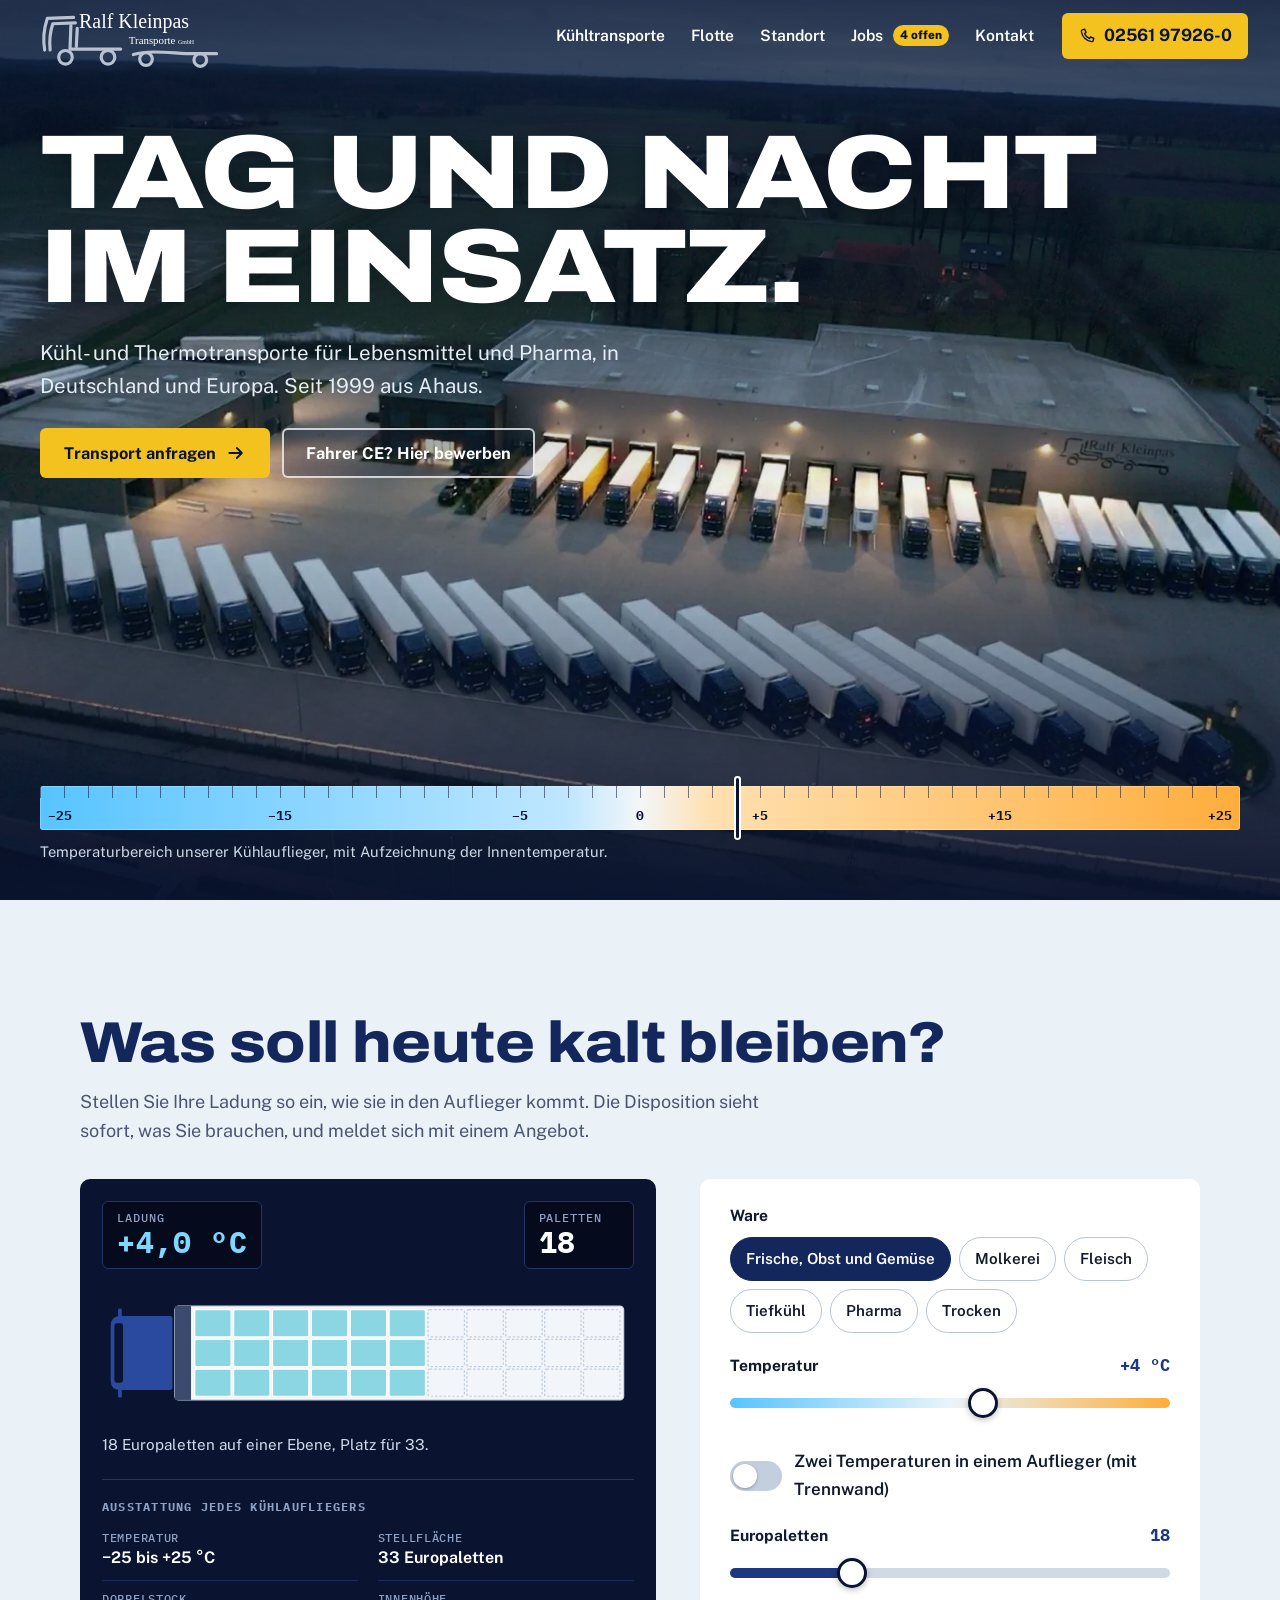
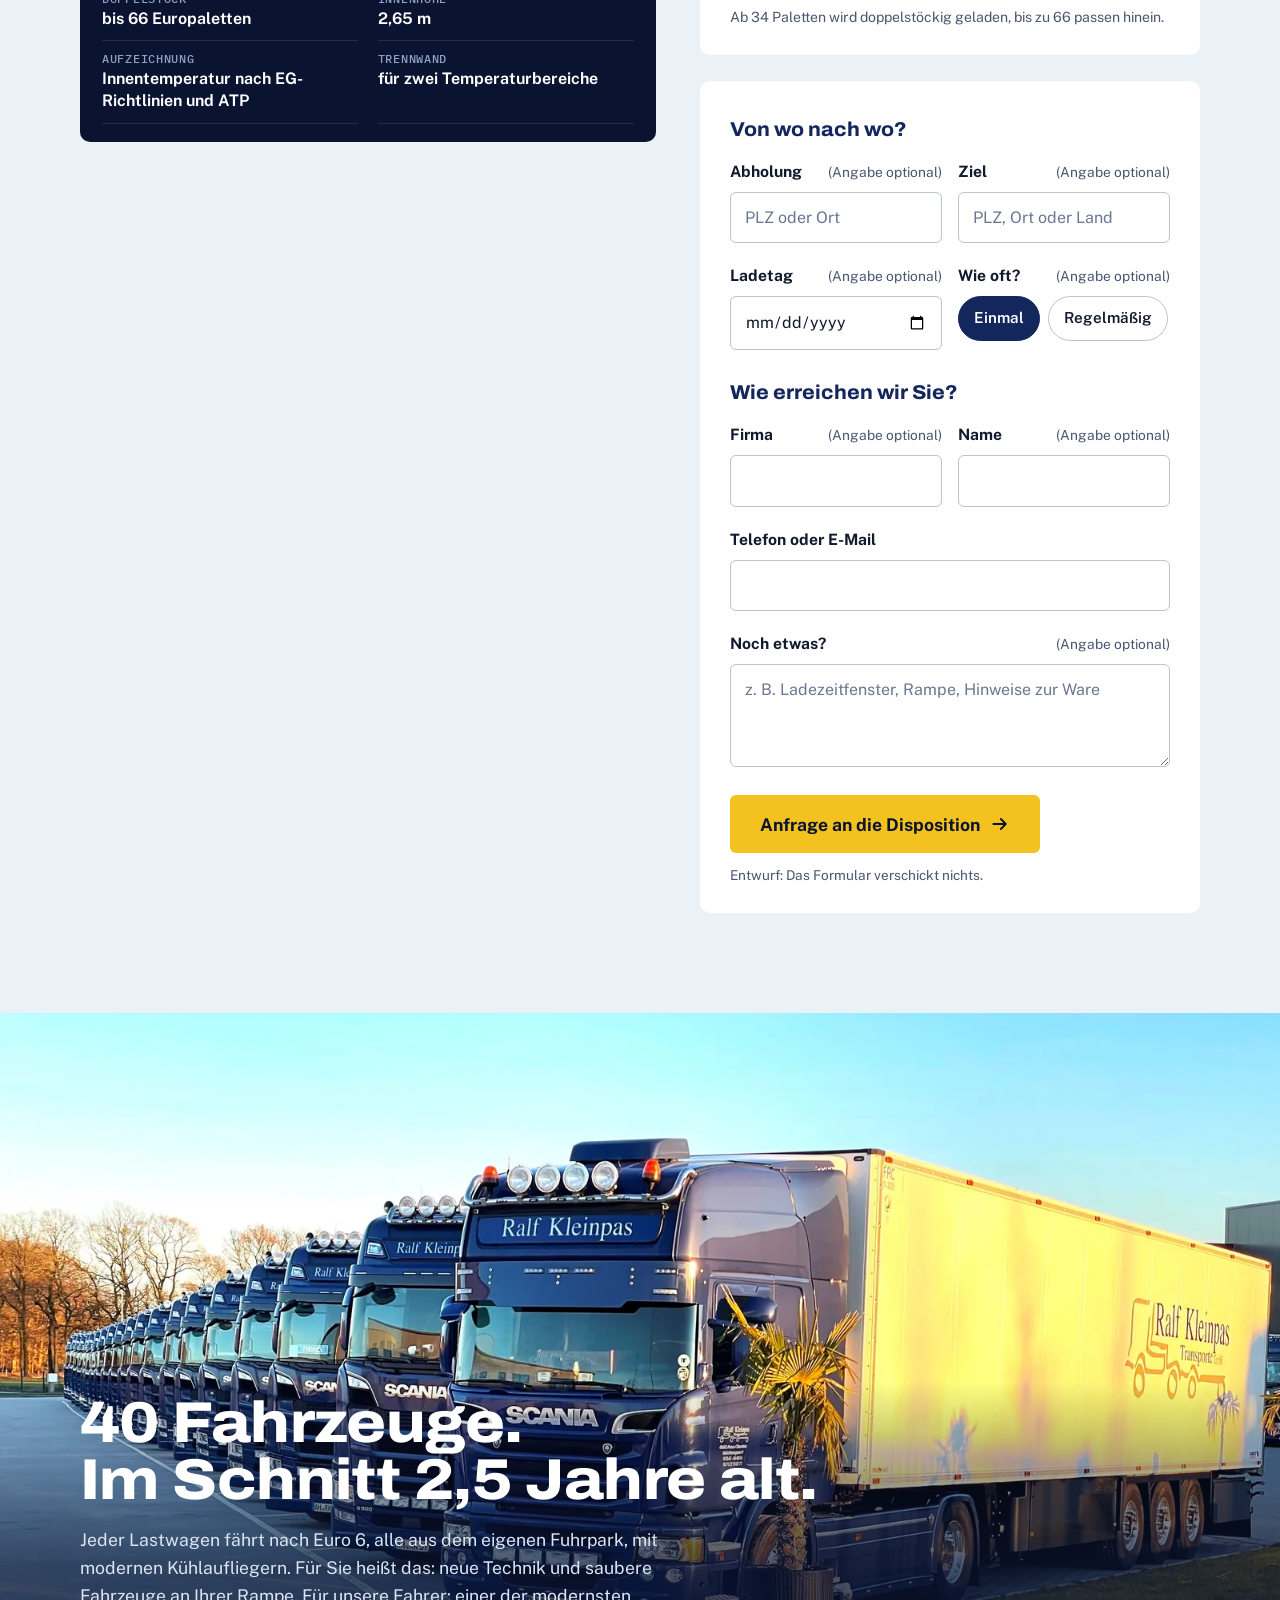
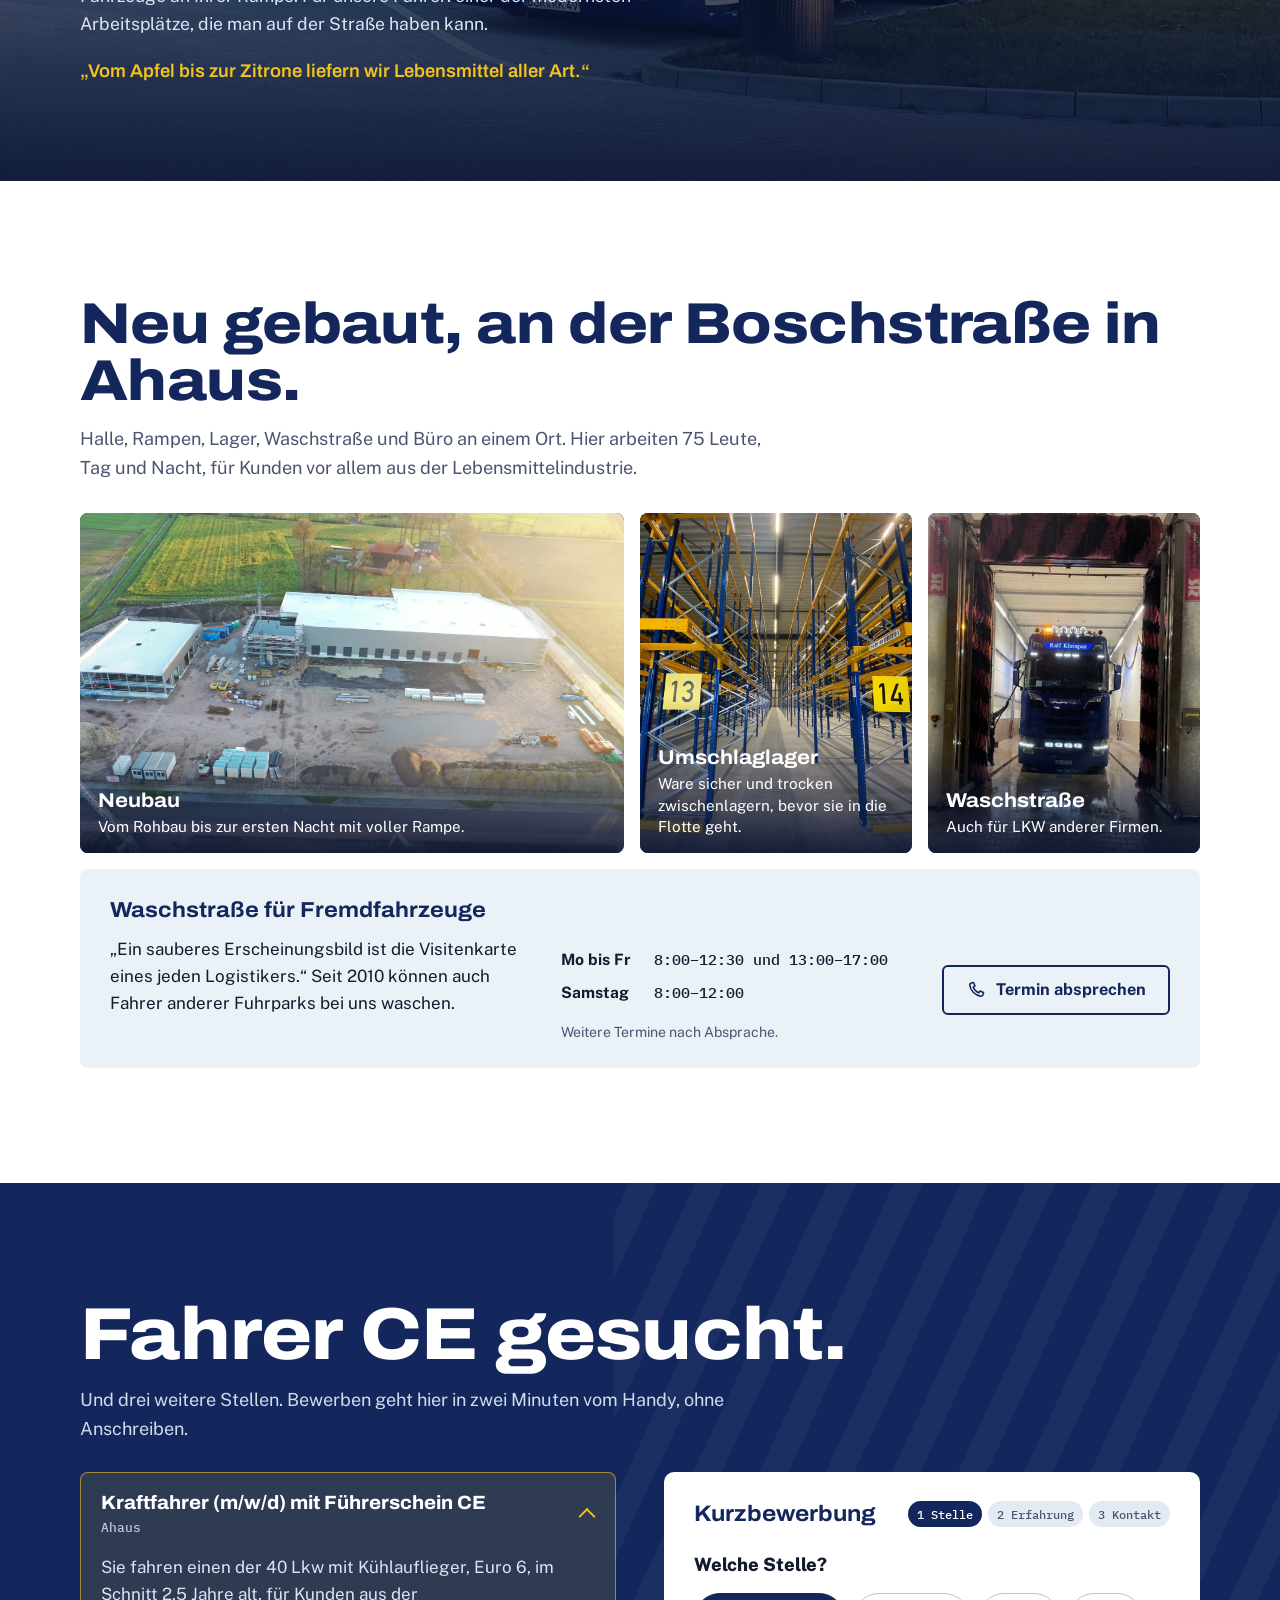
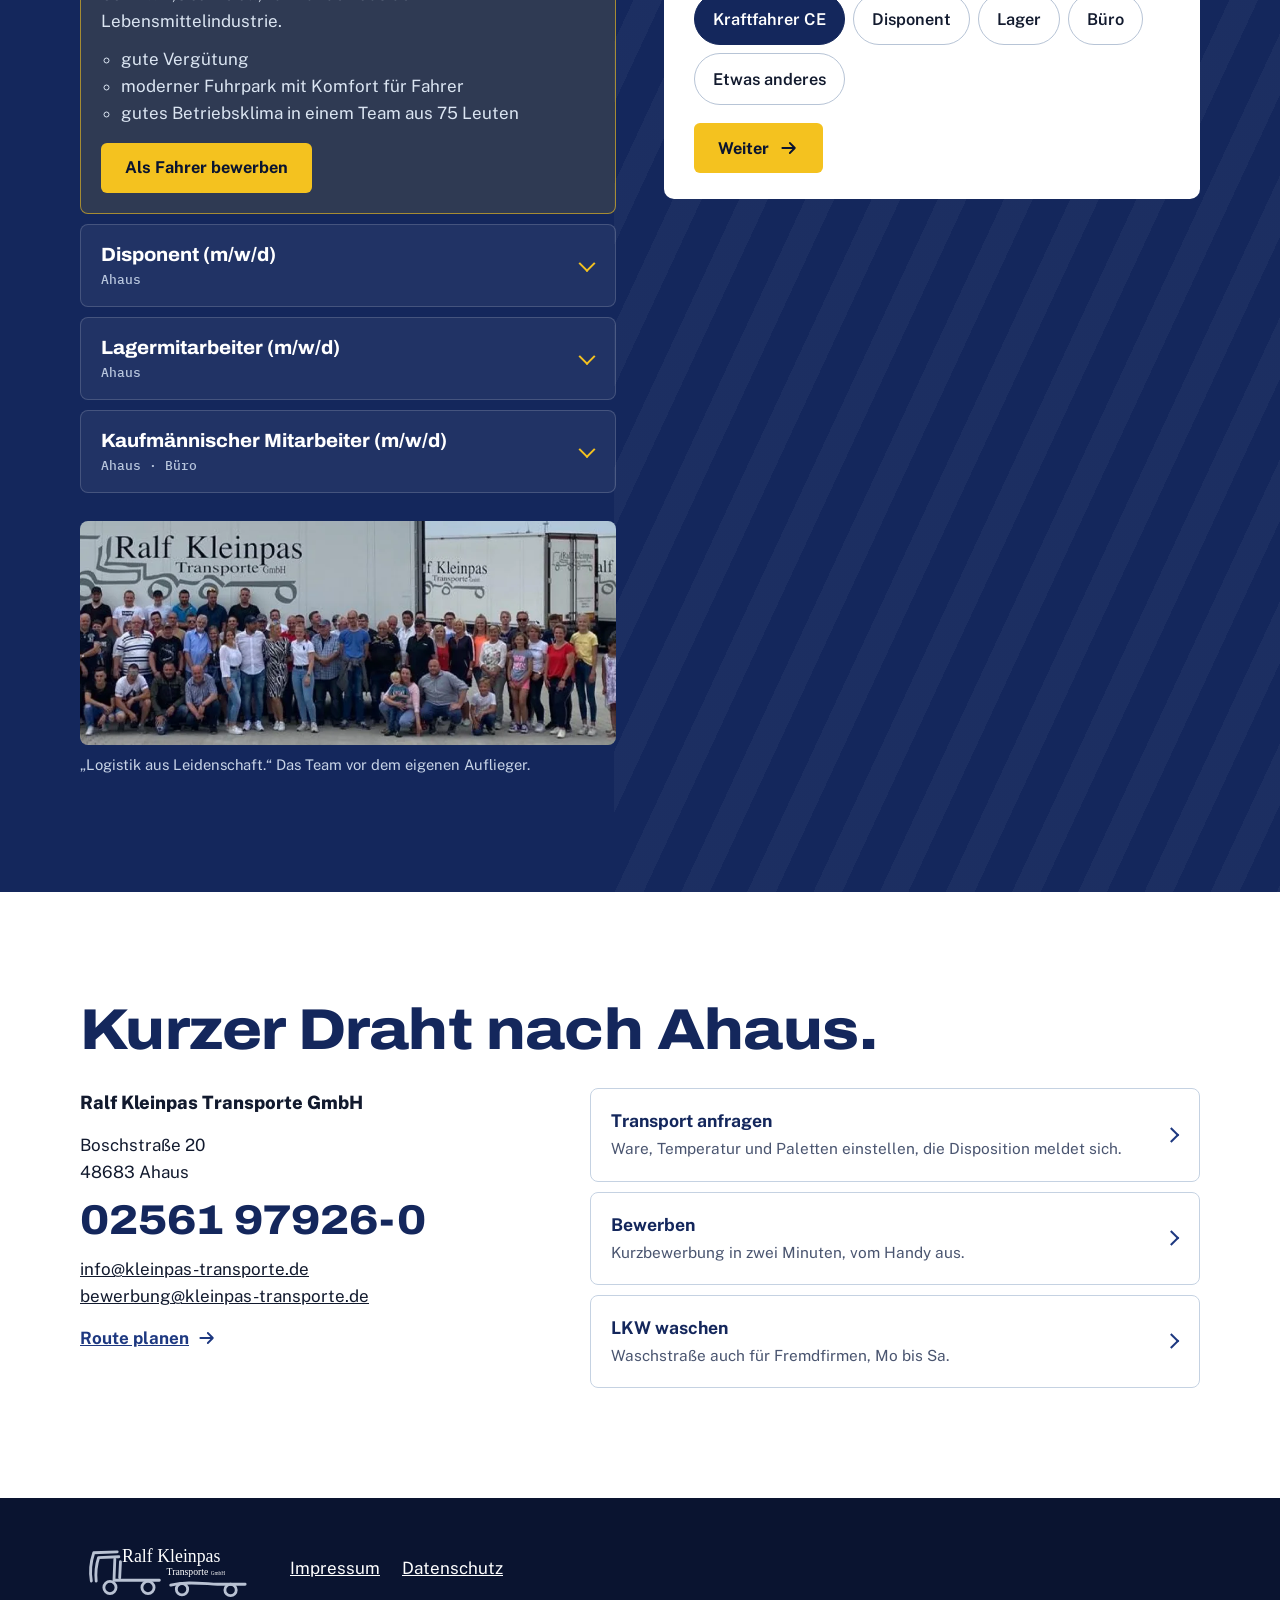
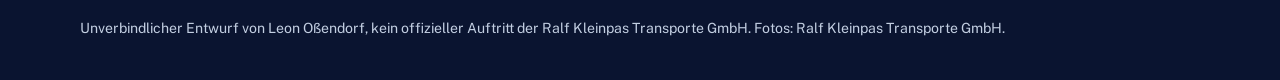
==== commit 17208697: "Kleinpas: Grad mit festem Leerzeichen, Skala-Beschriftung" ====
--- a/index.html
+++ b/index.html
@@ -9,7 +9,7 @@
 <link rel="icon" href="img/favicon.svg" type="image/svg+xml">
 <link rel="preload" href="fonts/archivo-var.woff2" as="font" type="font/woff2" crossorigin>
 <link rel="preload" href="img/standort-abend.webp" as="image" media="(min-width: 760px)">
-<link rel="stylesheet" href="css/site.css?v=2">
+<link rel="stylesheet" href="css/site.css?v=3">
 </head>
 <body>
 <a class="springen" href="#inhalt">Zum Inhalt springen</a>
@@ -90,8 +90,8 @@
   <form class="planer innen" id="planer" novalidate>
     <div class="planer__buehne">
       <div class="anzeige" aria-hidden="true">
-        <div class="anzeige__feld"><span class="anzeige__name" id="zone1-name">Ladung</span><output class="anzeige__wert" id="anz1">+4,0 °C</output></div>
-        <div class="anzeige__feld anzeige__feld--zwei" id="anz2-feld" hidden><span class="anzeige__name">Zone hinten</span><output class="anzeige__wert" id="anz2">−18,0 °C</output></div>
+        <div class="anzeige__feld"><span class="anzeige__name" id="zone1-name">Ladung</span><output class="anzeige__wert" id="anz1">+4,0&nbsp;°C</output></div>
+        <div class="anzeige__feld anzeige__feld--zwei" id="anz2-feld" hidden><span class="anzeige__name">Zone hinten</span><output class="anzeige__wert" id="anz2">−18,0&nbsp;°C</output></div>
         <div class="anzeige__feld anzeige__feld--klein"><span class="anzeige__name">Paletten</span><output class="anzeige__wert" id="anzp">18</output></div>
       </div>
       <svg class="auflieger" id="auflieger" viewBox="0 0 860 220" role="img" aria-labelledby="auflieger-text">
@@ -106,7 +106,7 @@
   <div class="typenschild" aria-labelledby="schild-titel">
         <h3 id="schild-titel" class="typenschild__titel">Ausstattung jedes Kühlaufliegers</h3>
         <dl class="typenschild__liste">
-          <div><dt>Temperatur</dt><dd>−25 bis +25 °C</dd></div>
+          <div><dt>Temperatur</dt><dd>−25 bis +25&nbsp;°C</dd></div>
           <div><dt>Stellfläche</dt><dd>33 Europaletten</dd></div>
           <div><dt>Doppelstock</dt><dd>bis 66 Europaletten</dd></div>
           <div><dt>Innenhöhe</dt><dd>2,65 m</dd></div>
@@ -130,7 +130,7 @@
       </fieldset>
 
       <div class="feld">
-        <label for="temp1" class="feld__name">Temperatur <output for="temp1" id="temp1-wert">+4 °C</output></label>
+        <label for="temp1" class="feld__name">Temperatur <output for="temp1" id="temp1-wert">+4&nbsp;°C</output></label>
         <input type="range" id="temp1" name="temperatur" min="-25" max="25" step="1" value="4" class="regler regler--temp">
       </div>
 
@@ -140,7 +140,7 @@
         <span>Zwei Temperaturen in einem Auflieger (mit Trennwand)</span>
       </label>
       <div class="feld" id="temp2-feld" hidden>
-        <label for="temp2" class="feld__name">Zone hinten <output for="temp2" id="temp2-wert">−18 °C</output></label>
+        <label for="temp2" class="feld__name">Zone hinten <output for="temp2" id="temp2-wert">−18&nbsp;°C</output></label>
         <input type="range" id="temp2" name="temperatur_hinten" min="-25" max="25" step="1" value="-18" class="regler regler--temp">
       </div>
 
@@ -375,6 +375,6 @@
   <a href="#jobs" class="leiste__gelb">Bewerben</a>
 </nav>
 
-<script src="js/site.js?v=2" defer></script>
+<script src="js/site.js?v=3" defer></script>
 </body>
 </html>
--- a/css/site.css
+++ b/css/site.css
@@ -79,8 +79,8 @@
 .skala{position:relative;z-index:2;max-width:1320px;width:100%;margin:0 auto;padding:0 clamp(18px,4vw,40px) clamp(22px,4vh,40px)}
 .skala__band{position:relative;height:44px;border-radius:3px;background:linear-gradient(90deg,var(--kalt) 0%,#bfe7ff 44%,#f3f6f9 50%,#ffe0b0 56%,var(--warm) 100%);box-shadow:inset 0 0 0 1px rgba(255,255,255,.25)}
 .skala__band span{position:absolute;left:var(--p);bottom:6px;transform:translateX(-50%);font:700 .8rem "Plex Mono",monospace;color:var(--nacht);white-space:nowrap}
-.skala__band span:first-child{transform:none;left:8px}
-.skala__band span:last-child{transform:none;left:auto;right:8px}
+.skala__band span:first-of-type{transform:none;left:8px}
+.skala__band span:last-of-type{transform:none;left:auto;right:8px}
 .skala__band::before{content:"";position:absolute;inset:0 0 auto 0;height:12px;background:repeating-linear-gradient(90deg,rgba(10,20,48,.55) 0 1px,transparent 1px 2%);}
 .skala__marke{position:absolute;top:-8px;bottom:-8px;width:3px;background:var(--nacht);left:58%;box-shadow:0 0 0 2px var(--weiss);border-radius:2px;animation:pendel 9s ease-in-out infinite alternate}
 @keyframes pendel{0%{left:58%}50%{left:14%}100%{left:66%}}
